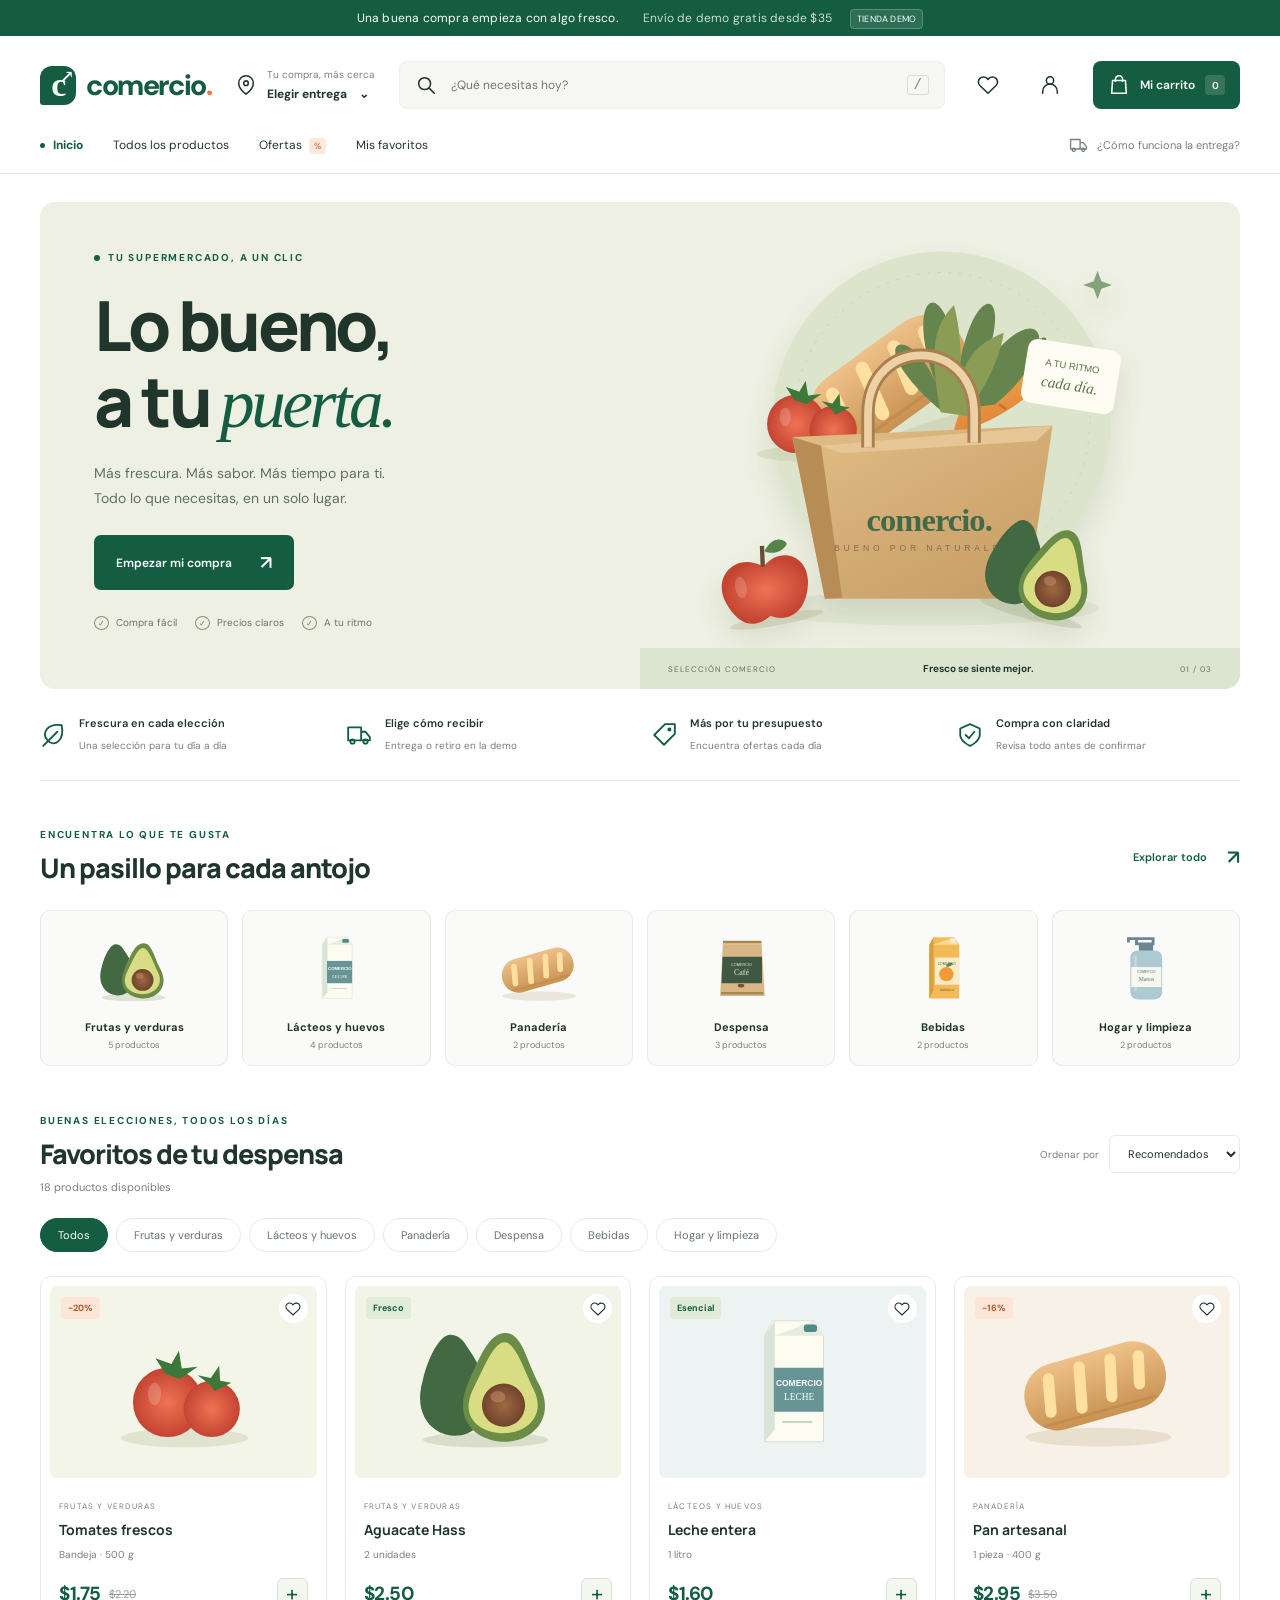
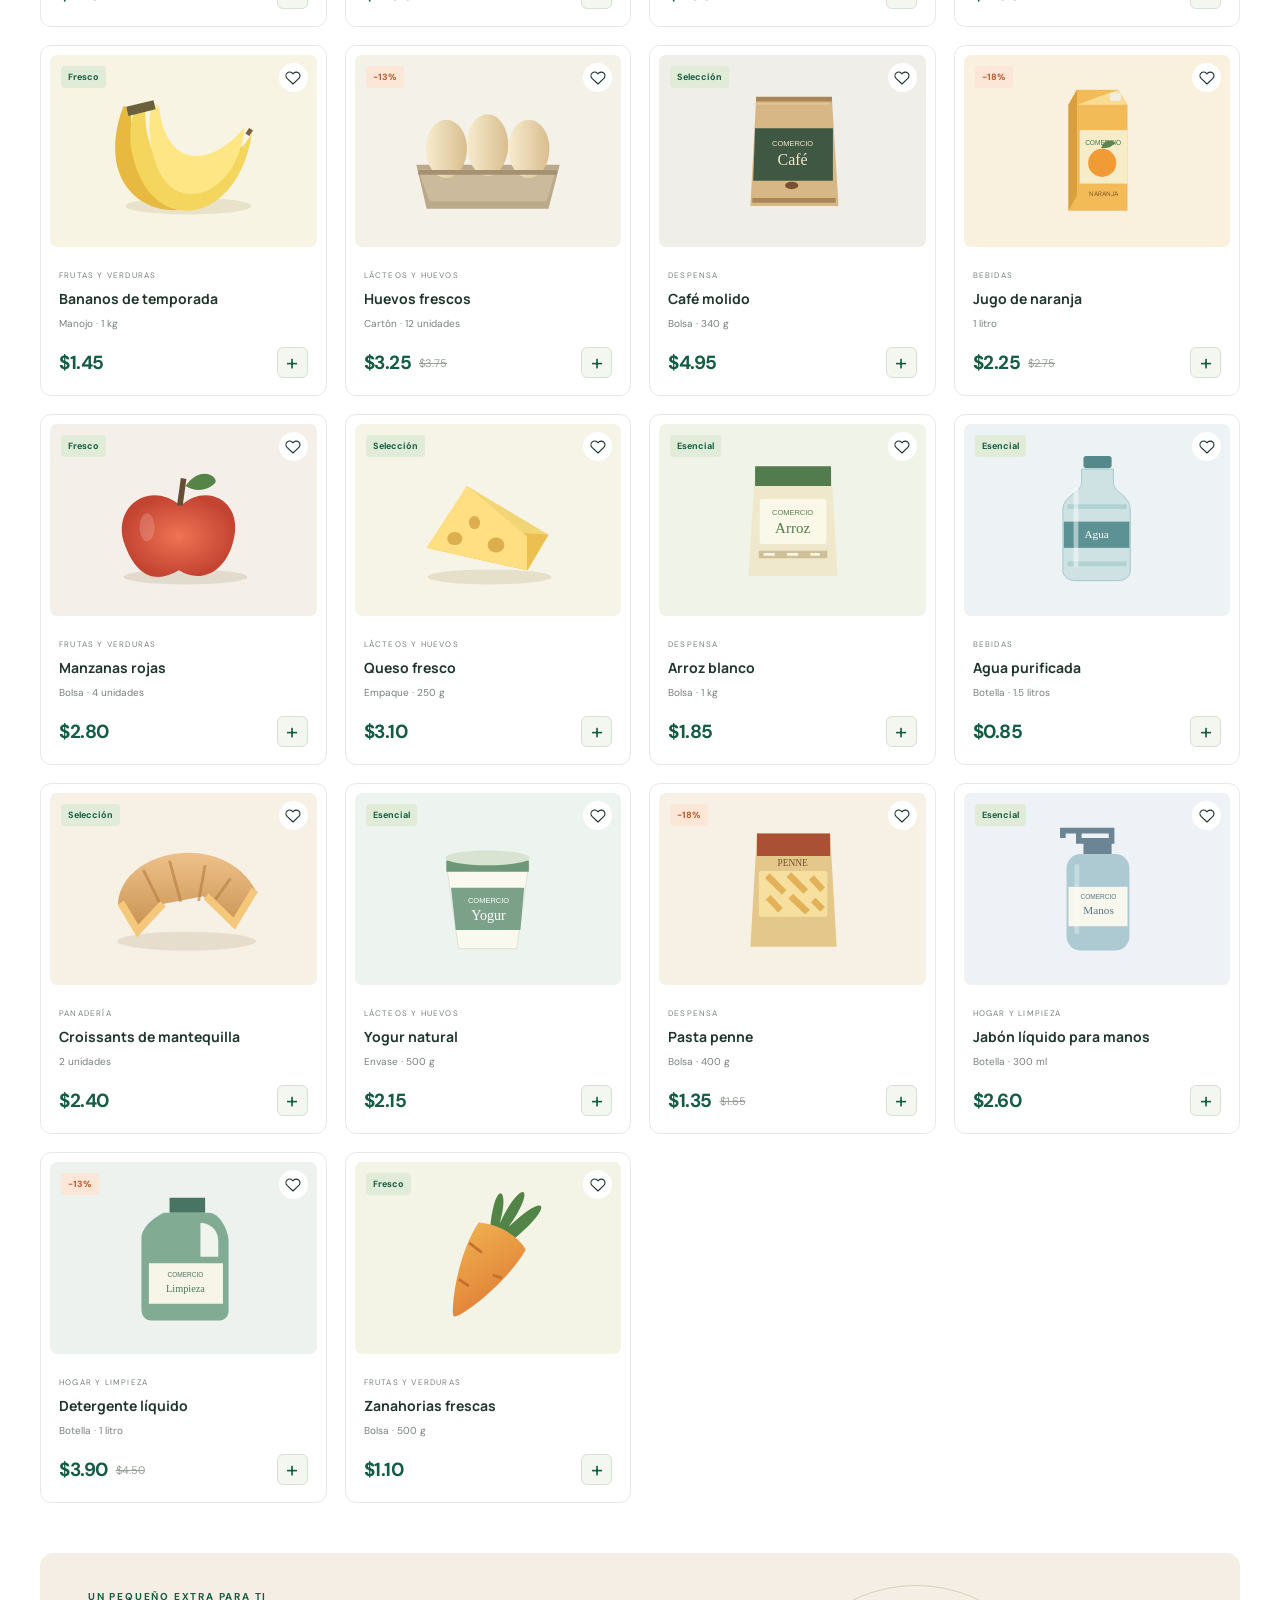
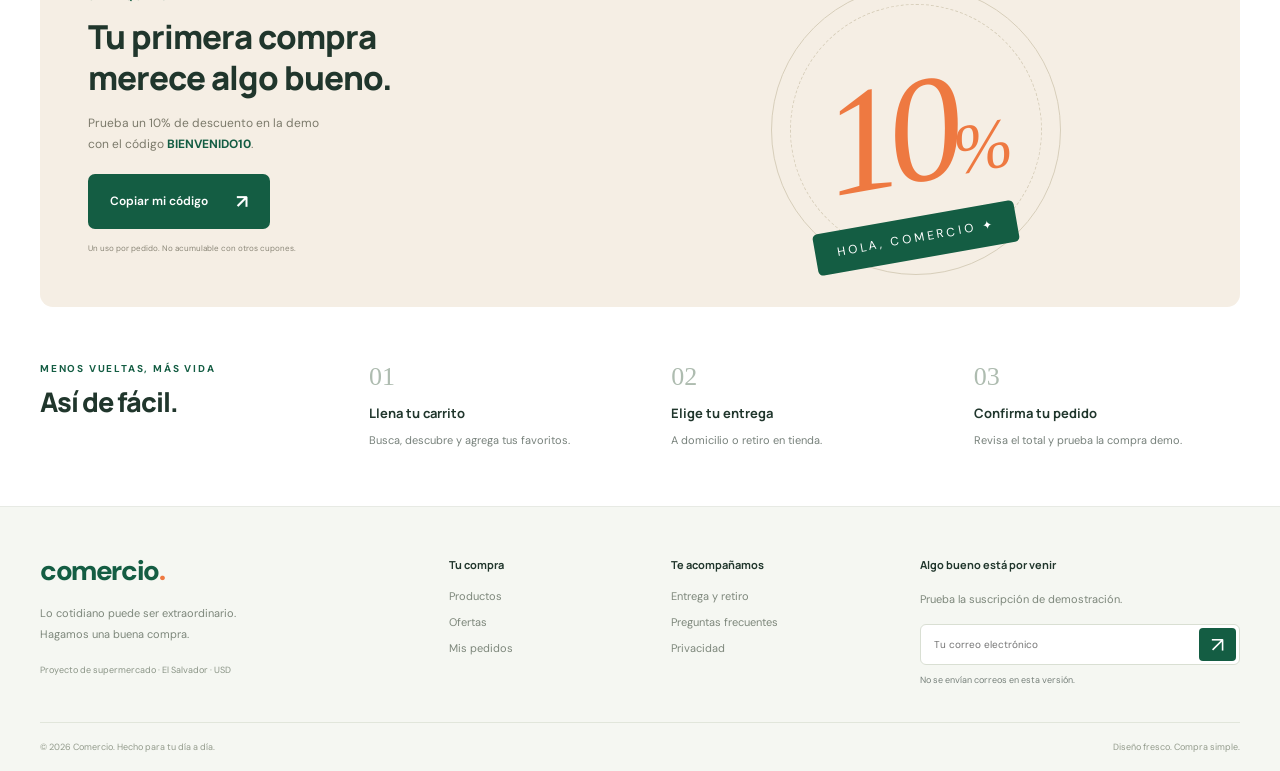
==== index.html @ cd912ab4 "Agregar tienda Comercio: catálogo, carrito, favoritos y compra demo responsive" ====
<!doctype html>
<html lang="es">
<head>
  <meta charset="utf-8"><meta name="viewport" content="width=device-width, initial-scale=1">
  <meta name="theme-color" content="#145d43"><meta name="description" content="Comercio: tu supermercado en línea. Explora productos, prepara tu carrito y prueba una compra de demostración.">
  <title>Comercio · Lo bueno, a tu puerta</title>
  <link rel="icon" href="data:image/svg+xml,%3Csvg xmlns='http://www.w3.org/2000/svg' viewBox='0 0 100 100'%3E%3Crect rx='25' width='100' height='100' fill='%23145d43'/%3E%3Ctext x='50' y='72' text-anchor='middle' fill='white' font-size='75' font-family='serif'%3Ec%3C/text%3E%3C/svg%3E">
  <link rel="stylesheet" href="styles.css"><script src="core.js" defer></script><script src="app.js" defer></script>
</head>
<body>
  <div class="announcement">Una buena compra empieza con algo fresco. <span>Envío de demo gratis desde $35</span><span class="demo-pill">TIENDA DEMO</span></div>
  <header class="header">
    <div class="container header-main">
      <a href="#inicio" class="logo" aria-label="Comercio, inicio"><span class="logo-mark">c<span>↗</span></span>comercio<span class="logo-dot">.</span></a>
      <button class="location plain" data-action="location"><span class="icon" data-icon="pin"></span><span><small>Tu compra, más cerca</small><strong id="locationLabel">Elegir entrega <span>⌄</span></strong></span></button>
      <form class="search" id="searchForm" role="search"><span class="icon" data-icon="search"></span><input id="search" type="search" placeholder="¿Qué necesitas hoy?" aria-label="Buscar productos"><kbd>/</kbd></form>
      <button class="icon-button favorite-header" data-action="favorites" aria-label="Ver favoritos"><span class="icon" data-icon="heart"></span></button>
      <button class="icon-button" data-action="orders" aria-label="Mis pedidos"><span class="icon" data-icon="user"></span></button>
      <button class="cart-button" data-action="cart"><span class="icon" data-icon="bag"></span><span class="cart-word">Mi carrito</span><span id="cartCount" class="count">0</span></button>
    </div>
    <nav class="container nav" aria-label="Navegación principal"><div class="nav-links"><a class="active" href="#inicio">Inicio</a><button data-action="catalog">Todos los productos</button><button data-action="offers">Ofertas <span class="nav-tag">%</span></button><button data-action="favorites">Mis favoritos</button></div><button class="plain delivery-info" data-action="delivery"><span class="icon" data-icon="truck"></span> ¿Cómo funciona la entrega?</button></nav>
  </header>
  <main id="inicio">
    <section class="container hero" aria-labelledby="heroTitle">
      <div class="hero-copy"><div class="eyebrow"><span></span> TU SUPERMERCADO, A UN CLIC</div><h1 id="heroTitle">Lo bueno,<br>a tu <em>puerta.</em></h1><p>Más frescura. Más sabor. Más tiempo para ti.<br>Todo lo que necesitas, en un solo lugar.</p><button class="primary" data-action="catalog">Empezar mi compra <span>↗</span></button><div class="hero-benefits"><span><span class="check">✓</span> Compra fácil</span><span><span class="check">✓</span> Precios claros</span><span><span class="check">✓</span> A tu ritmo</span></div></div>
      <div class="hero-art" id="heroArt" aria-label="Ilustración de una bolsa de mercado con frutas, verduras y pan" role="img"></div><div class="hero-caption"><span>SELECCIÓN COMERCIO</span><strong>Fresco se siente mejor.</strong><span>01 / 03</span></div>
    </section>
    <section class="container perks" aria-label="Beneficios"><div><span class="icon" data-icon="leaf"></span><span><strong>Frescura en cada elección</strong><small>Una selección para tu día a día</small></span></div><div><span class="icon" data-icon="truck"></span><span><strong>Elige cómo recibir</strong><small>Entrega o retiro en la demo</small></span></div><div><span class="icon" data-icon="tag"></span><span><strong>Más por tu presupuesto</strong><small>Encuentra ofertas cada día</small></span></div><div><span class="icon" data-icon="shield"></span><span><strong>Compra con claridad</strong><small>Revisa todo antes de confirmar</small></span></div></section>
    <section class="container departments" aria-labelledby="departmentTitle"><div class="section-heading"><div><span class="eyebrow">ENCUENTRA LO QUE TE GUSTA</span><h2 id="departmentTitle">Un pasillo para cada antojo</h2></div><button class="text-button" data-action="catalog">Explorar todo <span>↗</span></button></div><div id="categories" class="categories"></div></section>
    <section class="container catalog-section" id="productos" aria-labelledby="catalogTitle"><div class="section-heading"><div><span class="eyebrow">BUENAS ELECCIONES, TODOS LOS DÍAS</span><h2 id="catalogTitle">Favoritos de tu despensa</h2><p id="resultCount" class="muted"></p></div><label class="sort-label">Ordenar por <select id="sort"><option value="featured">Recomendados</option><option value="price-asc">Menor precio</option><option value="price-desc">Mayor precio</option><option value="name">Nombre A–Z</option></select></label></div><div class="filters" id="filters"></div><div id="products" class="product-grid"></div><div id="empty" class="empty" hidden><span class="icon" data-icon="search"></span><h3>No encontramos productos</h3><p>Prueba con otro nombre o cambia los filtros.</p><button class="primary" data-action="reset">Ver todos los productos</button></div></section>
    <section class="container promo"><div><span class="eyebrow">UN PEQUEÑO EXTRA PARA TI</span><h2>Tu primera compra<br>merece algo bueno.</h2><p>Prueba un 10% de descuento en la demo<br>con el código <strong>BIENVENIDO10</strong>.</p><button class="primary" data-action="coupon">Copiar mi código <span>↗</span></button><small>Un uso por pedido. No acumulable con otros cupones.</small></div><div class="promo-art"><span class="promo-ring"></span><span class="promo-percent">10<small>%</small></span><span class="promo-ticket">HOLA, COMERCIO ✦</span></div></section>
    <section class="container how"><div><span class="eyebrow">MENOS VUELTAS, MÁS VIDA</span><h2>Así de fácil.</h2></div><article><span>01</span><h3>Llena tu carrito</h3><p>Busca, descubre y agrega tus favoritos.</p></article><article><span>02</span><h3>Elige tu entrega</h3><p>A domicilio o retiro en tienda.</p></article><article><span>03</span><h3>Confirma tu pedido</h3><p>Revisa el total y prueba la compra demo.</p></article></section>
  </main>
  <footer><div class="container footer-main"><div><a href="#inicio" class="logo">comercio<span class="logo-dot">.</span></a><p>Lo cotidiano puede ser extraordinario.<br>Hagamos una buena compra.</p><span class="footer-demo">Proyecto de supermercado · El Salvador · USD</span></div><div><h3>Tu compra</h3><button data-action="catalog">Productos</button><button data-action="offers">Ofertas</button><button data-action="orders">Mis pedidos</button></div><div><h3>Te acompañamos</h3><button data-action="delivery">Entrega y retiro</button><button data-action="help">Preguntas frecuentes</button><button data-action="privacy">Privacidad</button></div><div class="newsletter"><h3>Algo bueno está por venir</h3><p>Prueba la suscripción de demostración.</p><form id="newsletterForm"><input type="email" required placeholder="Tu correo electrónico" aria-label="Correo para suscripción de demostración"><button aria-label="Suscribirme">↗</button></form><small>No se envían correos en esta versión.</small></div></div><div class="container footer-bottom"><span>© <span id="year"></span> Comercio. Hecho para tu día a día.</span><span>Diseño fresco. Compra simple.</span></div></footer>
  <dialog id="cartDialog" class="cart-dialog"><div class="dialog-heading"><div><span class="eyebrow">UNA BUENA ELECCIÓN</span><h2>Tu carrito <span id="drawerCount"></span></h2></div><button class="icon-button" data-close aria-label="Cerrar carrito">✕</button></div><div id="cartItems" class="cart-items"></div><div id="cartSummary"></div></dialog>
  <dialog id="modal" class="modal"><button class="modal-close icon-button" data-close aria-label="Cerrar ventana">✕</button><div id="modalContent"></div></dialog>
  <div id="toast" class="toast" role="status" aria-live="polite"></div>
  <nav class="mobile-nav" aria-label="Navegación móvil"><a href="#inicio"><span class="icon" data-icon="home"></span>Inicio</a><button data-action="catalog"><span class="icon" data-icon="search"></span>Explorar</button><button data-action="favorites"><span class="icon" data-icon="heart"></span>Favoritos</button><button data-action="cart"><span class="icon" data-icon="bag"></span>Carrito <b id="mobileCount">0</b></button></nav>
</body>
</html>
---- styles.css ----
@import url('https://fonts.googleapis.com/css2?family=DM+Sans:wght@400;500;600;700&family=Manrope:wght@400;500;600;700;800&display=swap');
:root{--green:#145d43;--dark:#20362c;--muted:#77817b;--lime:#e6edb6;--orange:#ee7941;--border:#e7eae4;--cream:#f5f5ec;--font:'DM Sans',sans-serif}*{box-sizing:border-box}html{scroll-behavior:smooth;scroll-padding-top:24px}body{margin:0;color:var(--dark);font-family:var(--font);font-size:14px;background:#fff}button,input,select{font:inherit}button,a,input,select{-webkit-tap-highlight-color:transparent}button,a{touch-action:manipulation}button{cursor:pointer}a{color:inherit;text-decoration:none}button{border:0;background:none;color:inherit}button:disabled{cursor:not-allowed;opacity:.55}button:focus-visible,a:focus-visible{outline:3px solid var(--orange);outline-offset:4px}input:focus,select:focus{outline:2px solid var(--green);outline-offset:2px}h1,h2,h3,p{margin:0}h1,h2,h3{font-family:'Manrope',var(--font)}.container{width:min(1240px,calc(100% - 80px));margin-inline:auto}.announcement{background:var(--green);color:white;text-align:center;padding:10px 20px;font-size:12px;letter-spacing:.2px}.announcement>span:first-child{margin-left:22px;opacity:.78}.demo-pill{font-size:9px;background:#ffffff1b;border:1px solid #ffffff38;border-radius:4px;padding:3px 6px;margin-left:18px}.header{background:white;border-bottom:1px solid var(--border)}.header-main{display:flex;align-items:center;gap:24px;padding:25px 0}.logo{font-size:29px;letter-spacing:-1.4px;font-weight:800;display:inline-flex;align-items:center;color:var(--green)}.logo-mark{position:relative;display:inline-flex;align-items:center;justify-content:center;background:var(--green);width:36px;height:39px;border-radius:12px 12px 12px 3px;color:white;font-size:34px;font-family:serif;margin-right:10px}.logo-mark>span{font-size:16px;position:absolute;right:4px;top:1px}.logo-dot{color:var(--orange)}.plain{padding:0}.location{display:flex;gap:10px;align-items:center;white-space:nowrap;text-align:left}.location small{display:block;color:var(--muted);font-size:10px;margin-bottom:3px}.location strong{font-size:12px}.location strong span{margin-left:9px}.icon{display:inline-flex;width:22px;height:22px;flex-shrink:0}.icon svg{width:100%;height:100%;fill:none;stroke:currentColor;stroke-width:1.7;stroke-linecap:round;stroke-linejoin:round}.search{display:flex;align-items:center;background:#f6f7f4;border:1px solid #edf0e9;border-radius:8px;gap:12px;padding:12px 15px;flex:1;min-width:150px}.search input{background:transparent;border:0;width:100%;outline:none;min-width:0;font-size:12px}.search kbd{border:1px solid #d8ded7;padding:1px 6px;border-radius:3px;color:var(--muted)}.icon-button{width:38px;height:38px;display:inline-flex;align-items:center;justify-content:center;border-radius:50%;flex-shrink:0}.icon-button:hover{background:#f0f4ed}.cart-button{display:flex;align-items:center;gap:10px;background:var(--green);color:white;border-radius:8px;padding:13px 15px;font-weight:600;font-size:12px;white-space:nowrap}.count{display:inline-flex;align-items:center;justify-content:center;background:#ffffff25;border-radius:4px;min-width:20px;height:20px;font-size:10px}.nav{display:flex;justify-content:space-between;align-items:center;padding-bottom:17px;font-size:12px}.nav-links{display:flex;gap:30px;align-items:center}.nav button{padding:0}.nav .active{color:var(--green);font-weight:700}.nav .active:before{content:'';display:inline-block;width:5px;height:5px;background:var(--green);border-radius:50%;margin-right:8px;vertical-align:middle}.nav-tag{background:#fbe9dc;color:#c96830;border-radius:4px;font-size:9px;padding:2px 5px;margin-left:4px}.delivery-info{display:flex;align-items:center;gap:9px;color:var(--muted);font-size:11px}.delivery-info .icon{width:19px}.hero{margin-top:28px;border-radius:15px;background:#edf0e2;position:relative;overflow:hidden;min-height:458px;display:grid;grid-template-columns:1fr 1fr}.hero-copy{padding:49px 0 60px 54px;position:relative;z-index:2}.eyebrow{font-size:10px;font-weight:700;letter-spacing:1.8px;color:var(--green);display:block}.hero .eyebrow{display:flex;align-items:center;gap:8px}.hero .eyebrow>span{width:6px;height:6px;border-radius:50%;background:var(--green)}h1{font-size:clamp(45px,5.4vw,72px);line-height:1.1;letter-spacing:-3.4px;margin:23px 0 19px;font-weight:800}h1 em{font-weight:500;font-family:Georgia,serif;color:var(--green)}.hero-copy>p{font-size:14px;color:#607163;line-height:1.8}.primary{background:var(--green);color:white;border-radius:7px;padding:15px 22px;display:inline-flex;align-items:center;justify-content:center;gap:28px;font-size:12px;font-weight:600;transition:background .2s,transform .2s}.primary:hover{background:#0a4431;transform:translateY(-1px)}.primary>span{font-size:19px}.hero .primary{margin-top:24px}.hero-benefits{display:flex;gap:18px;margin-top:26px;color:#687666;font-size:10px}.check{border:1px solid #86957a;border-radius:50%;font-size:8px;padding:1px 3px;margin-right:4px}.hero-art{position:relative;display:flex;align-items:center;justify-content:center;padding:6px 35px 20px 0}.hero-art>svg{width:100%;height:auto;max-height:440px;filter:drop-shadow(0 15px 12px #54603920)}.hero-caption{position:absolute;right:0;bottom:0;background:#dce5cf;width:50%;padding:14px 28px;display:flex;align-items:center;justify-content:space-between;gap:10px;font-size:9px}.hero-caption>span{font-size:8px;letter-spacing:1px;color:#63755c}.hero-caption strong{font-size:10px}.perks{display:grid;grid-template-columns:repeat(4,1fr);border-bottom:1px solid var(--border);padding:27px 0;gap:22px}.perks>div{display:flex;align-items:center;gap:13px}.perks .icon{color:var(--green);width:26px;height:26px}.perks strong{display:block;font-size:11px;font-weight:600;margin-bottom:5px}.perks small{font-size:10px;color:var(--muted)}.departments{padding-top:47px}.section-heading{display:flex;align-items:center;justify-content:space-between;gap:20px;margin-bottom:24px}h2{font-size:27px;letter-spacing:-1px;font-weight:800;margin-top:8px}.text-button{font-size:11px;font-weight:600;color:var(--green);display:flex;gap:20px;align-items:center;padding:10px 0}.text-button span{font-size:20px}.categories{display:grid;grid-template-columns:repeat(6,1fr);gap:14px}.category{border:1px solid var(--border);border-radius:10px;padding:16px 8px 14px;text-align:center;transition:border .2s,transform .2s;background:#fafbf8}.category:hover,.category.selected{border-color:var(--green);transform:translateY(-3px)}.category svg{height:83px;width:95px}.category strong{display:block;font-size:11px;margin-top:6px}.category small{display:block;font-size:9px;color:var(--muted);margin-top:5px}.catalog-section{padding-top:48px;scroll-margin-top:20px}.muted{font-size:11px;color:var(--muted);margin-top:8px}.sort-label{display:flex;align-items:center;gap:10px;font-size:10px;color:var(--muted)}select{border:1px solid var(--border);padding:10px 14px;border-radius:6px;background:white;font-size:11px;color:var(--dark)}.filters{display:flex;flex-wrap:wrap;gap:8px;margin:0 0 24px}.filter{font-size:11px;border:1px solid var(--border);border-radius:20px;padding:9px 17px;color:#66736a;white-space:nowrap}.filter.selected{background:var(--green);color:white;border-color:var(--green)}.product-grid{display:grid;grid-template-columns:repeat(4,1fr);gap:18px}.product-card{border:1px solid var(--border);border-radius:11px;overflow:hidden;transition:box-shadow .2s,transform .2s;position:relative;background:white}.product-card:hover{box-shadow:0 7px 23px #193f2510;transform:translateY(-3px)}.product-image{height:192px;background:var(--product-bg,#f5f7f0);position:relative;display:flex;align-items:center;justify-content:center;margin:9px;border-radius:7px}.product-image>svg{width:80%;height:83%;transition:transform .3s}.product-card:hover .product-image>svg{transform:scale(1.04)}.badge{position:absolute;top:11px;left:11px;background:#fce6d7;color:#b8592b;font-size:9px;font-weight:700;border-radius:4px;padding:5px 7px}.badge.fresh{background:#e0ebd8;color:var(--green)}.favorite{position:absolute;right:9px;top:8px;background:white;width:29px;height:29px;z-index:1}.favorite .icon{width:16px;height:16px}.favorite.saved{color:#d56b45}.favorite.saved svg{fill:#fbe8dc}.product-body{padding:8px 18px 17px}.product-category{text-transform:uppercase;letter-spacing:1.2px;font-size:8px;color:var(--muted)}.product-body h3{font-size:14px;letter-spacing:-.2px;font-weight:700;margin:7px 0 5px}.product-unit{font-size:10px;color:var(--muted)}.price-row{display:flex;align-items:center;gap:8px;margin-top:16px}.price{font-size:19px;font-weight:700;letter-spacing:-.5px;color:var(--green)}.old-price{font-size:11px;color:#97a096;text-decoration:line-through}.add-button{width:31px;height:31px;display:flex;align-items:center;justify-content:center;border:1px solid #d7e1d6;color:var(--green);border-radius:6px;margin-left:auto;font-size:22px;line-height:1;background:#f4f7ef}.add-button:hover{background:var(--green);color:white}.quantity{display:flex;align-items:center;gap:7px;margin-left:auto}.quantity button{width:28px;height:28px;border:1px solid var(--border);border-radius:5px;background:#f5f7f1;font-size:17px}.quantity span{font-size:11px;min-width:15px;text-align:center}.promo{margin-top:50px;background:#f5eee4;border-radius:13px;display:grid;grid-template-columns:1fr 1fr;overflow:hidden;position:relative;padding:37px 48px}.promo h2{font-size:33px;line-height:1.23;margin:14px 0}.promo p{font-size:12px;color:#7c7a6b;line-height:1.8}.promo p strong{color:var(--green)}.promo .primary{margin:18px 0 14px}.promo small{display:block;color:#8b8778;font-size:8px}.promo-art{position:relative;display:flex;align-items:center;justify-content:center;min-height:280px}.promo-ring{position:absolute;width:290px;height:290px;border:1px solid #d7ceba;border-radius:50%}.promo-ring:after{content:'';position:absolute;inset:18px;border:1px dashed #d7ceba;border-radius:50%}.promo-percent{font-family:Georgia,serif;font-size:150px;font-style:italic;color:var(--orange);letter-spacing:-12px;transform:rotate(-10deg);z-index:1}.promo-percent small{font-size:70px;color:var(--orange);display:inline;letter-spacing:0}.promo-ticket{position:absolute;bottom:11px;background:var(--green);color:white;border-radius:5px;padding:13px 22px;font-size:12px;letter-spacing:3px;transform:rotate(-10deg);z-index:2}.how{display:grid;grid-template-columns:1.1fr 1fr 1fr 1fr;gap:36px;padding:55px 0}.how article>span{font-family:Georgia,serif;color:#aebcb0;font-size:26px;display:block;margin-bottom:12px}.how h3{font-size:13px;margin-bottom:9px}.how p{font-size:11px;color:var(--muted);line-height:1.8}footer{background:#f5f7f2;border-top:1px solid var(--border)}.footer-main{display:grid;grid-template-columns:1.4fr .7fr .8fr 1.2fr;gap:35px;padding:45px 0 36px}.footer-main .logo{font-size:28px}.footer-main p{font-size:11px;color:#7d877b;line-height:1.9;margin:14px 0}.footer-demo{font-size:9px;color:#8a9486}.footer-main h3{font-size:11px;margin:5px 0 17px}.footer-main>div>button{display:block;font-size:11px;color:#7d877b;padding:0;margin-bottom:12px}.footer-main>div>button:hover{text-decoration:underline;color:var(--green)}.newsletter form{display:flex;border:1px solid #d9dfd3;border-radius:6px;padding:3px;background:white}.newsletter input{min-width:0;width:100%;border:0;background:none;padding:10px;font-size:10px}.newsletter button{background:var(--green);color:white;border-radius:4px;width:37px;font-size:21px;flex-shrink:0}.newsletter small{color:var(--muted);font-size:9px;display:block;margin-top:9px}.footer-bottom{border-top:1px solid #e1e6db;display:flex;justify-content:space-between;padding:18px 0;font-size:9px;color:#939b8c}.mobile-nav{display:none}dialog{border:0;color:var(--dark);background:white;padding:28px;box-shadow:0 20px 100px #09251530}dialog::backdrop{background:#102b2466;backdrop-filter:blur(3px)}.cart-dialog{position:fixed;inset:0 0 0 auto;width:min(460px,100%);max-width:100%;height:100dvh;max-height:100dvh;margin:0;padding:27px;border-radius:16px 0 0 16px}.dialog-heading{display:flex;align-items:center;justify-content:space-between;padding-bottom:23px;border-bottom:1px solid var(--border)}.dialog-heading h2{font-size:24px}.dialog-heading h2 span{font-size:15px;color:var(--muted);margin-left:5px}.cart-items{max-height:calc(100dvh - 410px);min-height:150px;overflow:auto;padding:15px 0}.cart-line{display:flex;align-items:center;gap:13px;padding:13px 0;border-bottom:1px solid var(--border)}.cart-line>svg{height:70px;width:70px;border-radius:7px;background:#f6f7f0;flex-shrink:0}.cart-line-info{flex:1;min-width:0}.cart-line h3{font-size:12px}.cart-line small{display:block;color:var(--muted);font-size:10px;margin:4px 0 9px}.cart-line .quantity{margin:0;justify-content:flex-start;gap:9px}.cart-line>div:last-child{text-align:right}.cart-line strong{font-size:13px;color:var(--green)}.remove{display:block;text-decoration:underline;font-size:9px;color:var(--muted);margin-top:9px;margin-left:auto}.summary-row{display:flex;justify-content:space-between;font-size:12px;margin:13px 0}.summary-row.total{font-size:18px;font-weight:700;padding-top:14px;border-top:1px solid var(--border)}.coupon-form{display:flex;gap:6px;margin:15px 0}.coupon-form input{flex:1;min-width:0;border:1px solid var(--border);border-radius:6px;padding:10px;font-size:11px}.coupon-form button{border:1px solid var(--green);border-radius:6px;color:var(--green);font-size:11px;padding:8px 12px}.wide{width:100%}.demo-note{background:#f5f1e8;padding:10px 13px;border-radius:6px;color:#8b7358;font-size:10px;line-height:1.6;margin:14px 0}.modal{width:min(580px,calc(100% - 30px));max-height:90dvh;border-radius:15px;overflow:auto;padding:34px}.modal-close{position:absolute;top:14px;right:14px}.modal h2{font-size:27px;padding-right:20px;margin-bottom:18px}.modal p{color:var(--muted);font-size:13px;line-height:1.8;margin-bottom:15px}.modal h3{font-size:14px;margin:20px 0 8px}.form-grid{display:grid;grid-template-columns:1fr 1fr;gap:16px}.form-grid label{font-size:11px;font-weight:600;display:flex;flex-direction:column;gap:7px}.form-grid input,.form-grid select,.form-grid textarea{border:1px solid #dce2d8;border-radius:6px;padding:12px;background:#fafbf8;font:inherit;width:100%;font-size:12px}.form-grid .full{grid-column:1/-1}.form-grid textarea{resize:vertical;min-height:70px}.form-grid .primary{margin-top:6px}.success-icon{width:64px;height:64px;border-radius:50%;display:flex;align-items:center;justify-content:center;background:#e6efd9;color:var(--green);font-size:32px;margin-bottom:18px}.receipt{border:1px solid var(--border);border-radius:8px;padding:15px;margin:18px 0}.receipt p{font-size:11px;margin:6px 0}.receipt .summary-row{font-size:11px}.order-card{border:1px solid var(--border);border-radius:8px;padding:17px;margin:14px 0}.order-card strong{color:var(--green);font-size:13px}.order-card small{color:var(--muted);display:block;margin:8px 0}.order-card p{font-size:11px;margin:6px 0}.order-card .text-button{padding:0}.empty{text-align:center;padding:45px 20px;grid-column:1/-1}.empty .icon{width:38px;height:38px;color:#a4b19b}.empty h3{font-size:18px;margin:15px 0 8px}.empty p{font-size:12px;color:var(--muted);margin:8px 0 20px}.toast{position:fixed;bottom:24px;left:50%;transform:translate(-50%,20px);background:var(--green);color:white;padding:13px 22px;border-radius:8px;font-size:12px;max-width:calc(100% - 30px);z-index:10;opacity:0;pointer-events:none;transition:opacity .2s,transform .2s;box-shadow:0 7px 30px #153f2620}.toast.visible{opacity:1;transform:translate(-50%,0)}.toast.in-dialog{position:static;transform:none;margin-top:16px;max-width:100%;display:none}.toast.in-dialog.visible{display:block;transform:none}.info-list{padding-left:20px;color:var(--muted);font-size:13px;line-height:1.9}.detail-image{width:100%;height:200px;background:#f6f7f1;border-radius:10px;margin:5px 0 20px}.detail-image svg{width:100%;height:100%}[hidden]{display:none!important}
@media(min-width:1500px){.container{width:min(1320px,calc(100% - 120px))}.hero{min-height:480px}.hero-copy{padding-top:60px}.product-image{height:210px}}
@media(max-width:1100px){.container{width:calc(100% - 48px)}.header-main{gap:16px}.location{display:none}.hero-copy{padding-left:36px}.hero-caption{padding:12px 18px}.hero-caption>span:first-child{display:none}.perks{gap:15px}.perks>div{gap:8px}.categories{gap:10px}.category svg{width:80px}.product-grid{gap:13px}.product-body{padding:8px 13px 14px}.product-image{height:165px}.hero-art{padding-right:8px}.footer-main{gap:25px}.how{gap:22px}}
@media(max-width:760px){.container{width:calc(100% - 32px)}.announcement{font-size:10px;padding:9px 12px}.announcement>span:first-child{display:none}.demo-pill{margin-left:8px;font-size:8px}.header-main{flex-wrap:wrap;padding:16px 0 13px;gap:10px}.logo{font-size:26px;margin-right:auto}.logo-mark{height:34px;width:32px;font-size:29px;border-radius:10px 10px 10px 2px}.favorite-header{display:none}.header-main>.icon-button{width:32px}.cart-button{padding:10px;gap:8px}.cart-word{display:none}.search{order:5;flex:1 1 100%;padding:11px 13px;margin-top:5px}.search kbd{display:none}.nav{font-size:11px;padding-bottom:13px;overflow-x:auto}.nav-links{gap:24px;white-space:nowrap}.nav-links>button:last-child{display:none}.delivery-info{display:none}.hero{margin-top:17px;display:block;min-height:0}.hero-copy{padding:29px 25px 0}.hero .eyebrow{font-size:8px;letter-spacing:1.2px}h1{font-size:49px;letter-spacing:-2.5px;margin:18px 0 14px}.hero-copy>p{font-size:12px}.hero .primary{margin-top:19px}.hero-benefits{margin-top:19px;font-size:9px;gap:14px}.hero-art{height:268px;padding:8px 20px 25px;margin-top:6px}.hero-art>svg{height:100%;width:auto;max-width:100%}.hero-caption{width:100%;padding:11px 18px}.hero-caption>span:first-child{display:block}.perks{grid-template-columns:1fr 1fr;padding:24px 0;gap:22px 13px}.perks .icon{width:22px;height:22px}.perks strong{font-size:10px}.perks small{font-size:9px}.departments{padding-top:30px}.section-heading{gap:10px;align-items:flex-start;margin-bottom:19px}.eyebrow{font-size:8px;letter-spacing:1.2px}h2{font-size:23px;line-height:1.25;letter-spacing:-.8px}.text-button{font-size:10px;gap:9px;white-space:nowrap}.departments .section-heading .text-button{font-size:0;gap:0;padding:5px}.departments .section-heading .text-button span{font-size:24px}.categories{grid-template-columns:repeat(3,1fr);gap:9px}.category{padding:10px 6px 13px}.category svg{height:67px;width:80px}.category strong{font-size:10px}.category small{font-size:8px}.catalog-section{padding-top:32px}.catalog-section .section-heading{display:block}.sort-label{margin-top:15px;justify-content:flex-end}.sort-label select{padding:8px}.filters{flex-wrap:nowrap;overflow:auto;padding-bottom:4px;margin-bottom:15px}.filter{padding:8px 13px;font-size:10px}.product-grid{grid-template-columns:repeat(2,1fr);gap:10px}.product-image{margin:6px;height:150px}.product-body{padding:8px 11px 13px}.product-body h3{font-size:12px;min-height:29px;line-height:1.35}.price{font-size:17px}.price-row{gap:5px;margin-top:13px}.old-price{font-size:9px}.quantity{gap:4px}.quantity button{width:25px;height:27px}.quantity span{min-width:12px}.badge{font-size:8px;left:7px;top:8px;padding:4px 6px}.product-category{font-size:7px}.product-unit{font-size:9px}.favorite{width:26px;height:26px;top:5px;right:5px}.promo{padding:28px 25px;margin-top:30px;display:block}.promo h2{font-size:28px}.promo-art{position:absolute;right:-30px;bottom:-16px;opacity:.18;pointer-events:none;transform:scale(.75);transform-origin:right bottom}.promo>div:first-child{position:relative;z-index:2}.how{grid-template-columns:1fr;gap:22px;padding:36px 0}.how article{padding-left:45px;position:relative}.how article>span{position:absolute;left:0;top:-4px}.how h3{margin-bottom:4px}.footer-main{grid-template-columns:1fr 1fr;gap:24px;padding:30px 0}.footer-main>div:first-child,.newsletter{grid-column:1/-1}.footer-main>div:first-child p{margin:10px 0}.footer-bottom{font-size:8px;gap:15px;padding-bottom:86px}.footer-bottom>span:last-child{text-align:right}.mobile-nav{display:flex;position:fixed;bottom:0;left:0;right:0;z-index:4;background:#ffffffed;backdrop-filter:blur(12px);border-top:1px solid var(--border);padding:10px 8px max(10px,env(safe-area-inset-bottom));justify-content:space-around}.mobile-nav>*{display:flex;flex-direction:column;align-items:center;gap:4px;font-size:9px;position:relative;flex:1}.mobile-nav .icon{width:21px;height:21px}.mobile-nav b{position:absolute;top:-4px;right:calc(50% - 25px);background:var(--green);color:white;min-width:16px;height:16px;border-radius:50%;font-size:9px;padding:2px}.toast{bottom:85px;font-size:11px;text-align:center;width:max-content;max-width:calc(100% - 32px)}.cart-dialog{padding:22px;border-radius:0}.modal{padding:28px 23px}.modal h2{font-size:24px}.form-grid{grid-template-columns:1fr}.form-grid .full{grid-column:1}.hero-benefits .check{padding:0 2px}.cart-items{max-height:calc(100dvh - 390px)}}
@media(max-width:360px){.container{width:calc(100% - 24px)}.hero-copy{padding-left:20px}.hero-benefits{gap:8px}.product-image{height:120px}.old-price{display:none}.price{font-size:16px}.product-body{padding:8px}.perks small{font-size:8px}}
@media(prefers-reduced-motion:reduce){html{scroll-behavior:auto}*,*:before,*:after{animation:none!important;transition:none!important}}
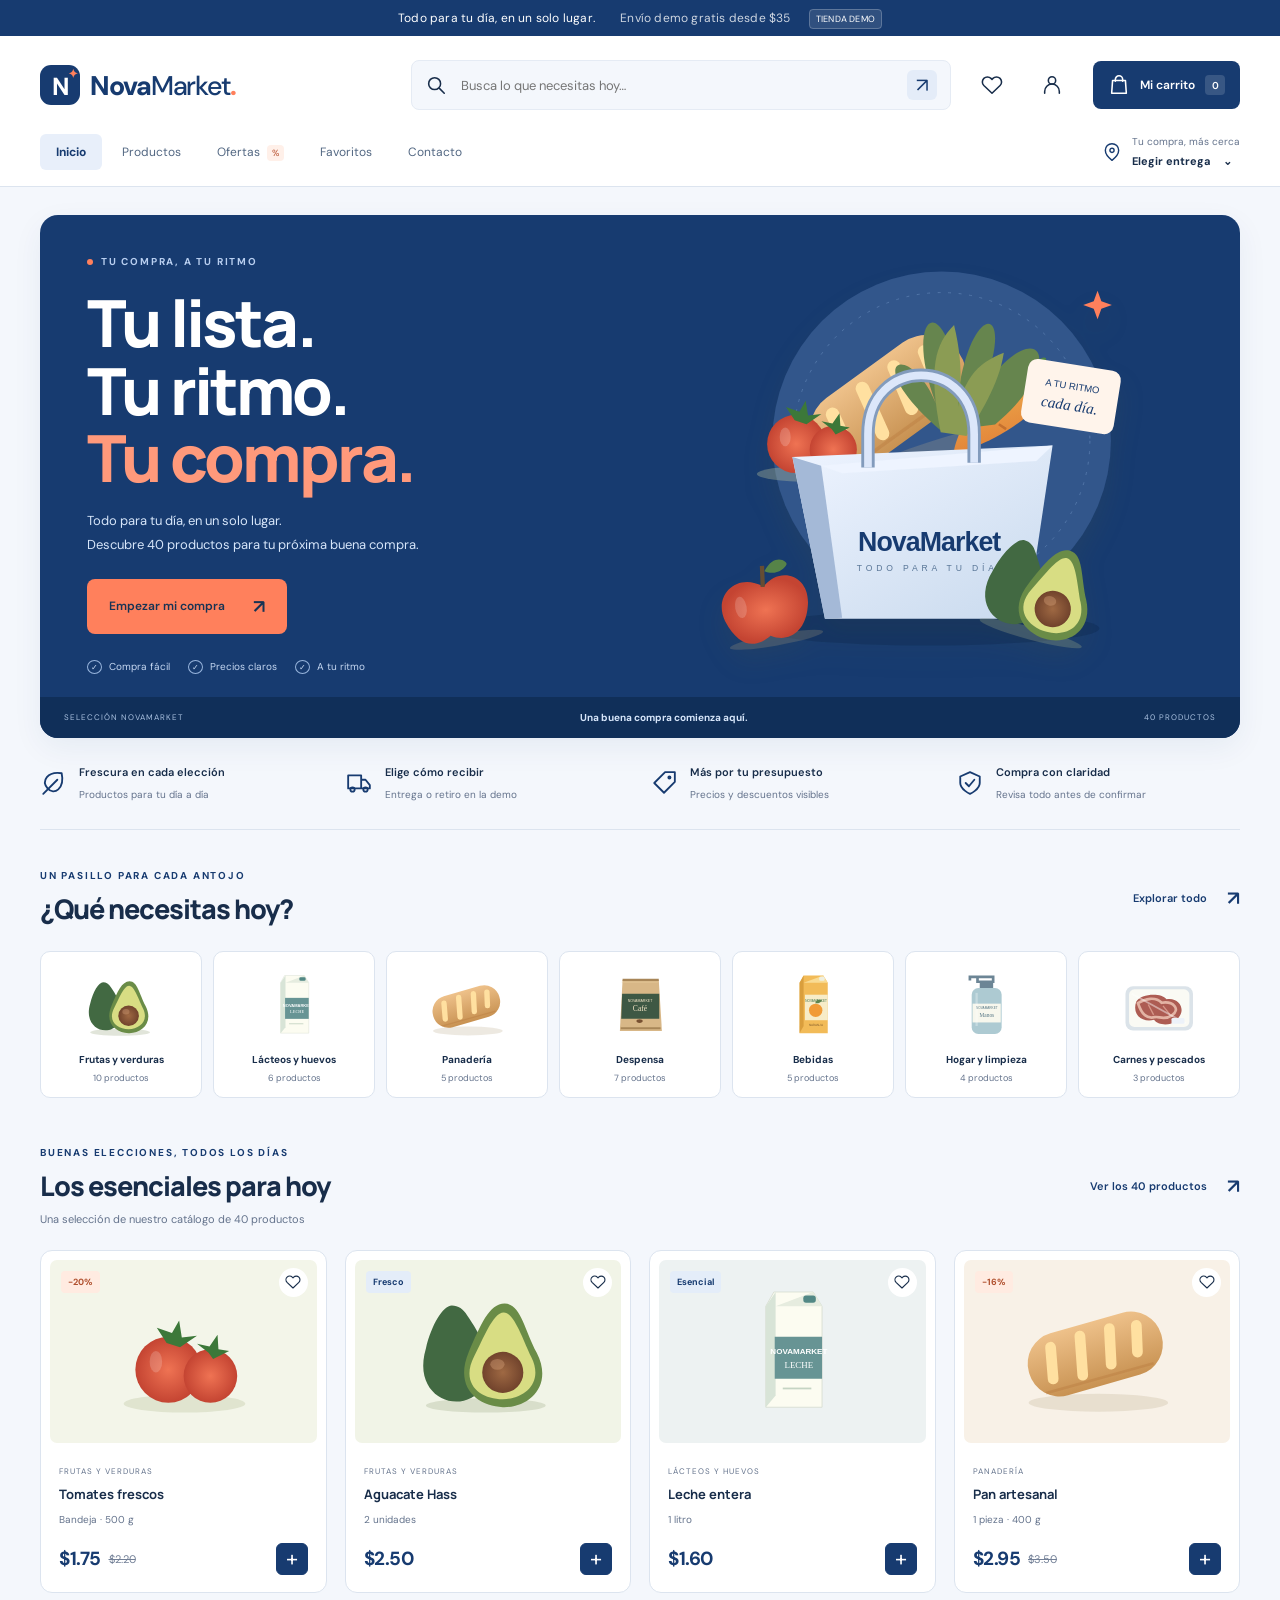
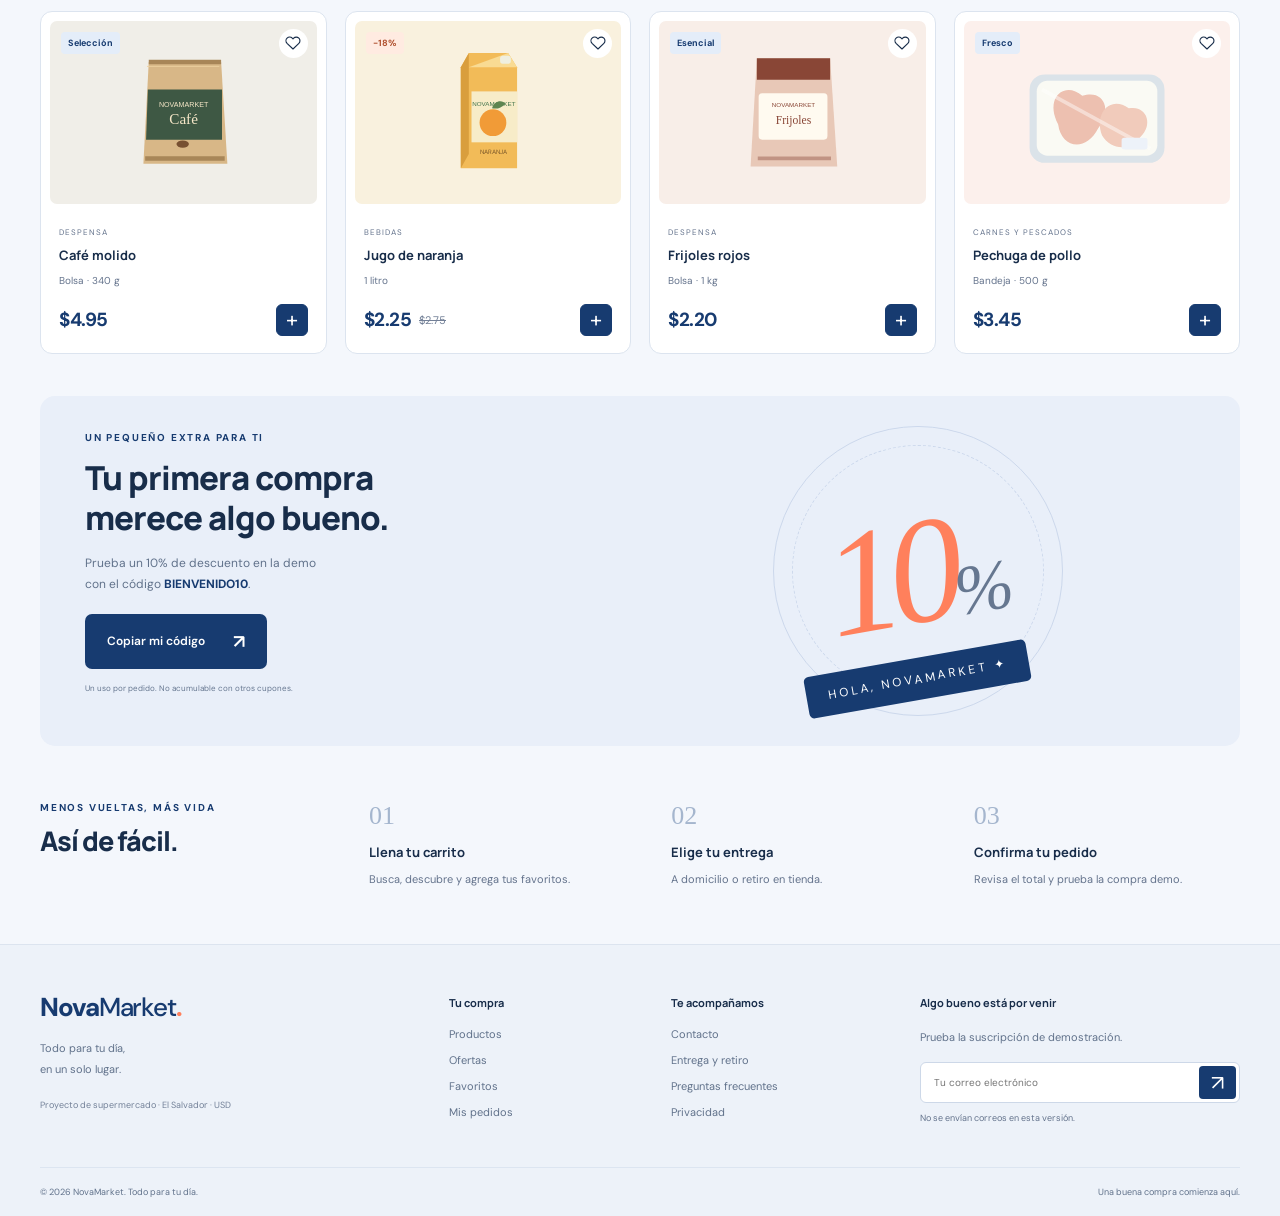
==== commit e6e69042: "Convertir Comercio en NovaMarket con diseño urbano, 40 productos y páginas independientes" ====
--- a/index.html
+++ b/index.html
@@ -2,39 +2,39 @@
 <html lang="es">
 <head>
   <meta charset="utf-8"><meta name="viewport" content="width=device-width, initial-scale=1">
-  <meta name="theme-color" content="#145d43"><meta name="description" content="Comercio: tu supermercado en línea. Explora productos, prepara tu carrito y prueba una compra de demostración.">
-  <title>Comercio · Lo bueno, a tu puerta</title>
-  <link rel="icon" href="data:image/svg+xml,%3Csvg xmlns='http://www.w3.org/2000/svg' viewBox='0 0 100 100'%3E%3Crect rx='25' width='100' height='100' fill='%23145d43'/%3E%3Ctext x='50' y='72' text-anchor='middle' fill='white' font-size='75' font-family='serif'%3Ec%3C/text%3E%3C/svg%3E">
-  <link rel="stylesheet" href="styles.css"><script src="core.js" defer></script><script src="app.js" defer></script>
+  <meta name="theme-color" content="#173b70"><meta name="description" content="NovaMarket: todo para tu día, en un solo lugar. Explora 40 productos y prueba una compra en nuestro supermercado digital.">
+  <title>Inicio · NovaMarket</title>
+  <link rel="icon" href="data:image/svg+xml,%3Csvg xmlns='http://www.w3.org/2000/svg' viewBox='0 0 100 100'%3E%3Crect rx='25' width='100' height='100' fill='%23173b70'/%3E%3Ctext x='50' y='72' text-anchor='middle' fill='%23ff805c' font-size='70' font-family='sans-serif' font-weight='bold'%3EN%3C/text%3E%3C/svg%3E">
+  <link rel="stylesheet" href="styles.css"><link rel="stylesheet" href="urban.css"><script src="core.js" defer></script><script src="app.js" defer></script>
 </head>
-<body>
-  <div class="announcement">Una buena compra empieza con algo fresco. <span>Envío de demo gratis desde $35</span><span class="demo-pill">TIENDA DEMO</span></div>
+<body data-page="inicio">
+  <a class="skip-link" href="#contenido">Ir al contenido</a>
+  <div class="announcement">Todo para tu día, en un solo lugar. <span>Envío demo gratis desde $35</span><span class="demo-pill">TIENDA DEMO</span></div>
   <header class="header">
     <div class="container header-main">
-      <a href="#inicio" class="logo" aria-label="Comercio, inicio"><span class="logo-mark">c<span>↗</span></span>comercio<span class="logo-dot">.</span></a>
-      <button class="location plain" data-action="location"><span class="icon" data-icon="pin"></span><span><small>Tu compra, más cerca</small><strong id="locationLabel">Elegir entrega <span>⌄</span></strong></span></button>
-      <form class="search" id="searchForm" role="search"><span class="icon" data-icon="search"></span><input id="search" type="search" placeholder="¿Qué necesitas hoy?" aria-label="Buscar productos"><kbd>/</kbd></form>
-      <button class="icon-button favorite-header" data-action="favorites" aria-label="Ver favoritos"><span class="icon" data-icon="heart"></span></button>
-      <button class="icon-button" data-action="orders" aria-label="Mis pedidos"><span class="icon" data-icon="user"></span></button>
+      <a href="index.html" class="logo" aria-label="NovaMarket, inicio"><span class="logo-mark">N<span>✦</span></span><span>Nova<span class="logo-market">Market</span><span class="logo-dot">.</span></span></a>
+      <form class="search" id="searchForm" role="search" action="productos.html" method="get"><span class="icon" data-icon="search"></span><input id="search" name="q" type="search" placeholder="Busca lo que necesitas hoy…" aria-label="Buscar productos"><button class="search-submit" aria-label="Buscar en el catálogo">↗</button></form>
+      <a class="icon-button favorite-header" href="favoritos.html" aria-label="Ver favoritos"><span class="icon" data-icon="heart"></span></a>
+      <a class="icon-button" href="pedidos.html" aria-label="Mis pedidos"><span class="icon" data-icon="user"></span></a>
       <button class="cart-button" data-action="cart"><span class="icon" data-icon="bag"></span><span class="cart-word">Mi carrito</span><span id="cartCount" class="count">0</span></button>
     </div>
-    <nav class="container nav" aria-label="Navegación principal"><div class="nav-links"><a class="active" href="#inicio">Inicio</a><button data-action="catalog">Todos los productos</button><button data-action="offers">Ofertas <span class="nav-tag">%</span></button><button data-action="favorites">Mis favoritos</button></div><button class="plain delivery-info" data-action="delivery"><span class="icon" data-icon="truck"></span> ¿Cómo funciona la entrega?</button></nav>
+    <div class="container nav-row"><nav class="nav" aria-label="Navegación principal"><a href="index.html" class="active" aria-current="page">Inicio</a><a href="productos.html">Productos</a><a href="ofertas.html">Ofertas <span class="nav-tag">%</span></a><a href="favoritos.html">Favoritos</a><a href="contacto.html">Contacto</a></nav><button class="location plain" data-action="location"><span class="icon" data-icon="pin"></span><span><small>Tu compra, más cerca</small><strong id="locationLabel">Elegir entrega <span>⌄</span></strong></span></button></div>
   </header>
-  <main id="inicio">
-    <section class="container hero" aria-labelledby="heroTitle">
-      <div class="hero-copy"><div class="eyebrow"><span></span> TU SUPERMERCADO, A UN CLIC</div><h1 id="heroTitle">Lo bueno,<br>a tu <em>puerta.</em></h1><p>Más frescura. Más sabor. Más tiempo para ti.<br>Todo lo que necesitas, en un solo lugar.</p><button class="primary" data-action="catalog">Empezar mi compra <span>↗</span></button><div class="hero-benefits"><span><span class="check">✓</span> Compra fácil</span><span><span class="check">✓</span> Precios claros</span><span><span class="check">✓</span> A tu ritmo</span></div></div>
-      <div class="hero-art" id="heroArt" aria-label="Ilustración de una bolsa de mercado con frutas, verduras y pan" role="img"></div><div class="hero-caption"><span>SELECCIÓN COMERCIO</span><strong>Fresco se siente mejor.</strong><span>01 / 03</span></div>
-    </section>
-    <section class="container perks" aria-label="Beneficios"><div><span class="icon" data-icon="leaf"></span><span><strong>Frescura en cada elección</strong><small>Una selección para tu día a día</small></span></div><div><span class="icon" data-icon="truck"></span><span><strong>Elige cómo recibir</strong><small>Entrega o retiro en la demo</small></span></div><div><span class="icon" data-icon="tag"></span><span><strong>Más por tu presupuesto</strong><small>Encuentra ofertas cada día</small></span></div><div><span class="icon" data-icon="shield"></span><span><strong>Compra con claridad</strong><small>Revisa todo antes de confirmar</small></span></div></section>
-    <section class="container departments" aria-labelledby="departmentTitle"><div class="section-heading"><div><span class="eyebrow">ENCUENTRA LO QUE TE GUSTA</span><h2 id="departmentTitle">Un pasillo para cada antojo</h2></div><button class="text-button" data-action="catalog">Explorar todo <span>↗</span></button></div><div id="categories" class="categories"></div></section>
-    <section class="container catalog-section" id="productos" aria-labelledby="catalogTitle"><div class="section-heading"><div><span class="eyebrow">BUENAS ELECCIONES, TODOS LOS DÍAS</span><h2 id="catalogTitle">Favoritos de tu despensa</h2><p id="resultCount" class="muted"></p></div><label class="sort-label">Ordenar por <select id="sort"><option value="featured">Recomendados</option><option value="price-asc">Menor precio</option><option value="price-desc">Mayor precio</option><option value="name">Nombre A–Z</option></select></label></div><div class="filters" id="filters"></div><div id="products" class="product-grid"></div><div id="empty" class="empty" hidden><span class="icon" data-icon="search"></span><h3>No encontramos productos</h3><p>Prueba con otro nombre o cambia los filtros.</p><button class="primary" data-action="reset">Ver todos los productos</button></div></section>
-    <section class="container promo"><div><span class="eyebrow">UN PEQUEÑO EXTRA PARA TI</span><h2>Tu primera compra<br>merece algo bueno.</h2><p>Prueba un 10% de descuento en la demo<br>con el código <strong>BIENVENIDO10</strong>.</p><button class="primary" data-action="coupon">Copiar mi código <span>↗</span></button><small>Un uso por pedido. No acumulable con otros cupones.</small></div><div class="promo-art"><span class="promo-ring"></span><span class="promo-percent">10<small>%</small></span><span class="promo-ticket">HOLA, COMERCIO ✦</span></div></section>
-    <section class="container how"><div><span class="eyebrow">MENOS VUELTAS, MÁS VIDA</span><h2>Así de fácil.</h2></div><article><span>01</span><h3>Llena tu carrito</h3><p>Busca, descubre y agrega tus favoritos.</p></article><article><span>02</span><h3>Elige tu entrega</h3><p>A domicilio o retiro en tienda.</p></article><article><span>03</span><h3>Confirma tu pedido</h3><p>Revisa el total y prueba la compra demo.</p></article></section>
-  </main>
-  <footer><div class="container footer-main"><div><a href="#inicio" class="logo">comercio<span class="logo-dot">.</span></a><p>Lo cotidiano puede ser extraordinario.<br>Hagamos una buena compra.</p><span class="footer-demo">Proyecto de supermercado · El Salvador · USD</span></div><div><h3>Tu compra</h3><button data-action="catalog">Productos</button><button data-action="offers">Ofertas</button><button data-action="orders">Mis pedidos</button></div><div><h3>Te acompañamos</h3><button data-action="delivery">Entrega y retiro</button><button data-action="help">Preguntas frecuentes</button><button data-action="privacy">Privacidad</button></div><div class="newsletter"><h3>Algo bueno está por venir</h3><p>Prueba la suscripción de demostración.</p><form id="newsletterForm"><input type="email" required placeholder="Tu correo electrónico" aria-label="Correo para suscripción de demostración"><button aria-label="Suscribirme">↗</button></form><small>No se envían correos en esta versión.</small></div></div><div class="container footer-bottom"><span>© <span id="year"></span> Comercio. Hecho para tu día a día.</span><span>Diseño fresco. Compra simple.</span></div></footer>
+  <main id="contenido"><section class="container hero" aria-labelledby="heroTitle">
+  <div class="hero-copy"><div class="eyebrow"><span></span> TU COMPRA, A TU RITMO</div><h1 id="heroTitle">Tu lista.<br>Tu ritmo.<br><em>Tu compra.</em></h1><p>Todo para tu día, en un solo lugar.<br>Descubre 40 productos para tu próxima buena compra.</p><a class="primary" href="productos.html">Empezar mi compra <span>↗</span></a><div class="hero-benefits"><span><span class="check">✓</span> Compra fácil</span><span><span class="check">✓</span> Precios claros</span><span><span class="check">✓</span> A tu ritmo</span></div></div>
+  <div class="hero-art" id="heroArt" aria-label="Ilustración de una bolsa NovaMarket con alimentos frescos" role="img"></div><div class="hero-caption"><span>SELECCIÓN NOVAMARKET</span><strong>Una buena compra comienza aquí.</strong><span>40 PRODUCTOS</span></div>
+</section>
+<section class="container perks" aria-label="Beneficios"><div><span class="icon" data-icon="leaf"></span><span><strong>Frescura en cada elección</strong><small>Productos para tu día a día</small></span></div><div><span class="icon" data-icon="truck"></span><span><strong>Elige cómo recibir</strong><small>Entrega o retiro en la demo</small></span></div><div><span class="icon" data-icon="tag"></span><span><strong>Más por tu presupuesto</strong><small>Precios y descuentos visibles</small></span></div><div><span class="icon" data-icon="shield"></span><span><strong>Compra con claridad</strong><small>Revisa todo antes de confirmar</small></span></div></section>
+<section class="container departments" aria-labelledby="departmentTitle"><div class="section-heading"><div><span class="eyebrow">UN PASILLO PARA CADA ANTOJO</span><h2 id="departmentTitle">¿Qué necesitas hoy?</h2></div><a class="text-button" href="productos.html">Explorar todo <span>↗</span></a></div><div id="categories" class="categories"></div></section>
+<section class="container catalog-section" id="productos" aria-labelledby="catalogTitle"><div class="section-heading"><div><span class="eyebrow">BUENAS ELECCIONES, TODOS LOS DÍAS</span><h2 id="catalogTitle">Los esenciales para hoy</h2><p id="resultCount" class="muted"></p></div><a class="text-button" href="productos.html">Ver los 40 productos <span>↗</span></a></div><div id="products" class="product-grid"></div><div id="empty" class="empty" hidden></div></section>
+<section class="container promo"><div><span class="eyebrow">UN PEQUEÑO EXTRA PARA TI</span><h2>Tu primera compra<br>merece algo bueno.</h2><p>Prueba un 10% de descuento en la demo<br>con el código <strong>BIENVENIDO10</strong>.</p><button class="primary" data-action="coupon">Copiar mi código <span>↗</span></button><small>Un uso por pedido. No acumulable con otros cupones.</small></div><div class="promo-art"><span class="promo-ring"></span><span class="promo-percent">10<small>%</small></span><span class="promo-ticket">HOLA, NOVAMARKET ✦</span></div></section>
+<section class="container how"><div><span class="eyebrow">MENOS VUELTAS, MÁS VIDA</span><h2>Así de fácil.</h2></div><article><span>01</span><h3>Llena tu carrito</h3><p>Busca, descubre y agrega tus favoritos.</p></article><article><span>02</span><h3>Elige tu entrega</h3><p>A domicilio o retiro en tienda.</p></article><article><span>03</span><h3>Confirma tu pedido</h3><p>Revisa el total y prueba la compra demo.</p></article></section>
+</main>
+  <footer><div class="container footer-main"><div><a href="index.html" class="logo">Nova<span class="logo-market">Market</span><span class="logo-dot">.</span></a><p>Todo para tu día,<br>en un solo lugar.</p><span class="footer-demo">Proyecto de supermercado · El Salvador · USD</span></div><div><h3>Tu compra</h3><a href="productos.html">Productos</a><a href="ofertas.html">Ofertas</a><a href="favoritos.html">Favoritos</a><a href="pedidos.html">Mis pedidos</a></div><div><h3>Te acompañamos</h3><a href="contacto.html">Contacto</a><button data-action="delivery">Entrega y retiro</button><button data-action="help">Preguntas frecuentes</button><button data-action="privacy">Privacidad</button></div><div class="newsletter"><h3>Algo bueno está por venir</h3><p>Prueba la suscripción de demostración.</p><form id="newsletterForm"><input type="email" required placeholder="Tu correo electrónico" aria-label="Correo para suscripción de demostración"><button aria-label="Suscribirme">↗</button></form><small>No se envían correos en esta versión.</small></div></div><div class="container footer-bottom"><span>© <span id="year"></span> NovaMarket. Todo para tu día.</span><span>Una buena compra comienza aquí.</span></div></footer>
   <dialog id="cartDialog" class="cart-dialog"><div class="dialog-heading"><div><span class="eyebrow">UNA BUENA ELECCIÓN</span><h2>Tu carrito <span id="drawerCount"></span></h2></div><button class="icon-button" data-close aria-label="Cerrar carrito">✕</button></div><div id="cartItems" class="cart-items"></div><div id="cartSummary"></div></dialog>
   <dialog id="modal" class="modal"><button class="modal-close icon-button" data-close aria-label="Cerrar ventana">✕</button><div id="modalContent"></div></dialog>
   <div id="toast" class="toast" role="status" aria-live="polite"></div>
-  <nav class="mobile-nav" aria-label="Navegación móvil"><a href="#inicio"><span class="icon" data-icon="home"></span>Inicio</a><button data-action="catalog"><span class="icon" data-icon="search"></span>Explorar</button><button data-action="favorites"><span class="icon" data-icon="heart"></span>Favoritos</button><button data-action="cart"><span class="icon" data-icon="bag"></span>Carrito <b id="mobileCount">0</b></button></nav>
+  <nav class="mobile-nav" aria-label="Navegación móvil"><a href="index.html" aria-current="page"><span class="icon" data-icon="home"></span>Inicio</a><a href="productos.html"><span class="icon" data-icon="search"></span>Productos</a><a href="ofertas.html"><span class="icon" data-icon="tag"></span>Ofertas</a><a href="favoritos.html"><span class="icon" data-icon="heart"></span>Favoritos</a><a href="contacto.html"><span class="icon" data-icon="chat"></span>Contacto</a><button data-action="cart"><span class="icon" data-icon="bag"></span>Carrito <b id="mobileCount">0</b></button></nav>
+  <noscript><div class="container demo-note">Activa JavaScript para buscar productos, usar el carrito y realizar compras de demostración.</div></noscript>
 </body>
 </html>
--- a/styles.css
+++ b/styles.css
@@ -1,5 +1,5 @@
 @import url('https://fonts.googleapis.com/css2?family=DM+Sans:wght@400;500;600;700&family=Manrope:wght@400;500;600;700;800&display=swap');
-:root{--green:#145d43;--dark:#20362c;--muted:#77817b;--lime:#e6edb6;--orange:#ee7941;--border:#e7eae4;--cream:#f5f5ec;--font:'DM Sans',sans-serif}*{box-sizing:border-box}html{scroll-behavior:smooth;scroll-padding-top:24px}body{margin:0;color:var(--dark);font-family:var(--font);font-size:14px;background:#fff}button,input,select{font:inherit}button,a,input,select{-webkit-tap-highlight-color:transparent}button,a{touch-action:manipulation}button{cursor:pointer}a{color:inherit;text-decoration:none}button{border:0;background:none;color:inherit}button:disabled{cursor:not-allowed;opacity:.55}button:focus-visible,a:focus-visible{outline:3px solid var(--orange);outline-offset:4px}input:focus,select:focus{outline:2px solid var(--green);outline-offset:2px}h1,h2,h3,p{margin:0}h1,h2,h3{font-family:'Manrope',var(--font)}.container{width:min(1240px,calc(100% - 80px));margin-inline:auto}.announcement{background:var(--green);color:white;text-align:center;padding:10px 20px;font-size:12px;letter-spacing:.2px}.announcement>span:first-child{margin-left:22px;opacity:.78}.demo-pill{font-size:9px;background:#ffffff1b;border:1px solid #ffffff38;border-radius:4px;padding:3px 6px;margin-left:18px}.header{background:white;border-bottom:1px solid var(--border)}.header-main{display:flex;align-items:center;gap:24px;padding:25px 0}.logo{font-size:29px;letter-spacing:-1.4px;font-weight:800;display:inline-flex;align-items:center;color:var(--green)}.logo-mark{position:relative;display:inline-flex;align-items:center;justify-content:center;background:var(--green);width:36px;height:39px;border-radius:12px 12px 12px 3px;color:white;font-size:34px;font-family:serif;margin-right:10px}.logo-mark>span{font-size:16px;position:absolute;right:4px;top:1px}.logo-dot{color:var(--orange)}.plain{padding:0}.location{display:flex;gap:10px;align-items:center;white-space:nowrap;text-align:left}.location small{display:block;color:var(--muted);font-size:10px;margin-bottom:3px}.location strong{font-size:12px}.location strong span{margin-left:9px}.icon{display:inline-flex;width:22px;height:22px;flex-shrink:0}.icon svg{width:100%;height:100%;fill:none;stroke:currentColor;stroke-width:1.7;stroke-linecap:round;stroke-linejoin:round}.search{display:flex;align-items:center;background:#f6f7f4;border:1px solid #edf0e9;border-radius:8px;gap:12px;padding:12px 15px;flex:1;min-width:150px}.search input{background:transparent;border:0;width:100%;outline:none;min-width:0;font-size:12px}.search kbd{border:1px solid #d8ded7;padding:1px 6px;border-radius:3px;color:var(--muted)}.icon-button{width:38px;height:38px;display:inline-flex;align-items:center;justify-content:center;border-radius:50%;flex-shrink:0}.icon-button:hover{background:#f0f4ed}.cart-button{display:flex;align-items:center;gap:10px;background:var(--green);color:white;border-radius:8px;padding:13px 15px;font-weight:600;font-size:12px;white-space:nowrap}.count{display:inline-flex;align-items:center;justify-content:center;background:#ffffff25;border-radius:4px;min-width:20px;height:20px;font-size:10px}.nav{display:flex;justify-content:space-between;align-items:center;padding-bottom:17px;font-size:12px}.nav-links{display:flex;gap:30px;align-items:center}.nav button{padding:0}.nav .active{color:var(--green);font-weight:700}.nav .active:before{content:'';display:inline-block;width:5px;height:5px;background:var(--green);border-radius:50%;margin-right:8px;vertical-align:middle}.nav-tag{background:#fbe9dc;color:#c96830;border-radius:4px;font-size:9px;padding:2px 5px;margin-left:4px}.delivery-info{display:flex;align-items:center;gap:9px;color:var(--muted);font-size:11px}.delivery-info .icon{width:19px}.hero{margin-top:28px;border-radius:15px;background:#edf0e2;position:relative;overflow:hidden;min-height:458px;display:grid;grid-template-columns:1fr 1fr}.hero-copy{padding:49px 0 60px 54px;position:relative;z-index:2}.eyebrow{font-size:10px;font-weight:700;letter-spacing:1.8px;color:var(--green);display:block}.hero .eyebrow{display:flex;align-items:center;gap:8px}.hero .eyebrow>span{width:6px;height:6px;border-radius:50%;background:var(--green)}h1{font-size:clamp(45px,5.4vw,72px);line-height:1.1;letter-spacing:-3.4px;margin:23px 0 19px;font-weight:800}h1 em{font-weight:500;font-family:Georgia,serif;color:var(--green)}.hero-copy>p{font-size:14px;color:#607163;line-height:1.8}.primary{background:var(--green);color:white;border-radius:7px;padding:15px 22px;display:inline-flex;align-items:center;justify-content:center;gap:28px;font-size:12px;font-weight:600;transition:background .2s,transform .2s}.primary:hover{background:#0a4431;transform:translateY(-1px)}.primary>span{font-size:19px}.hero .primary{margin-top:24px}.hero-benefits{display:flex;gap:18px;margin-top:26px;color:#687666;font-size:10px}.check{border:1px solid #86957a;border-radius:50%;font-size:8px;padding:1px 3px;margin-right:4px}.hero-art{position:relative;display:flex;align-items:center;justify-content:center;padding:6px 35px 20px 0}.hero-art>svg{width:100%;height:auto;max-height:440px;filter:drop-shadow(0 15px 12px #54603920)}.hero-caption{position:absolute;right:0;bottom:0;background:#dce5cf;width:50%;padding:14px 28px;display:flex;align-items:center;justify-content:space-between;gap:10px;font-size:9px}.hero-caption>span{font-size:8px;letter-spacing:1px;color:#63755c}.hero-caption strong{font-size:10px}.perks{display:grid;grid-template-columns:repeat(4,1fr);border-bottom:1px solid var(--border);padding:27px 0;gap:22px}.perks>div{display:flex;align-items:center;gap:13px}.perks .icon{color:var(--green);width:26px;height:26px}.perks strong{display:block;font-size:11px;font-weight:600;margin-bottom:5px}.perks small{font-size:10px;color:var(--muted)}.departments{padding-top:47px}.section-heading{display:flex;align-items:center;justify-content:space-between;gap:20px;margin-bottom:24px}h2{font-size:27px;letter-spacing:-1px;font-weight:800;margin-top:8px}.text-button{font-size:11px;font-weight:600;color:var(--green);display:flex;gap:20px;align-items:center;padding:10px 0}.text-button span{font-size:20px}.categories{display:grid;grid-template-columns:repeat(6,1fr);gap:14px}.category{border:1px solid var(--border);border-radius:10px;padding:16px 8px 14px;text-align:center;transition:border .2s,transform .2s;background:#fafbf8}.category:hover,.category.selected{border-color:var(--green);transform:translateY(-3px)}.category svg{height:83px;width:95px}.category strong{display:block;font-size:11px;margin-top:6px}.category small{display:block;font-size:9px;color:var(--muted);margin-top:5px}.catalog-section{padding-top:48px;scroll-margin-top:20px}.muted{font-size:11px;color:var(--muted);margin-top:8px}.sort-label{display:flex;align-items:center;gap:10px;font-size:10px;color:var(--muted)}select{border:1px solid var(--border);padding:10px 14px;border-radius:6px;background:white;font-size:11px;color:var(--dark)}.filters{display:flex;flex-wrap:wrap;gap:8px;margin:0 0 24px}.filter{font-size:11px;border:1px solid var(--border);border-radius:20px;padding:9px 17px;color:#66736a;white-space:nowrap}.filter.selected{background:var(--green);color:white;border-color:var(--green)}.product-grid{display:grid;grid-template-columns:repeat(4,1fr);gap:18px}.product-card{border:1px solid var(--border);border-radius:11px;overflow:hidden;transition:box-shadow .2s,transform .2s;position:relative;background:white}.product-card:hover{box-shadow:0 7px 23px #193f2510;transform:translateY(-3px)}.product-image{height:192px;background:var(--product-bg,#f5f7f0);position:relative;display:flex;align-items:center;justify-content:center;margin:9px;border-radius:7px}.product-image>svg{width:80%;height:83%;transition:transform .3s}.product-card:hover .product-image>svg{transform:scale(1.04)}.badge{position:absolute;top:11px;left:11px;background:#fce6d7;color:#b8592b;font-size:9px;font-weight:700;border-radius:4px;padding:5px 7px}.badge.fresh{background:#e0ebd8;color:var(--green)}.favorite{position:absolute;right:9px;top:8px;background:white;width:29px;height:29px;z-index:1}.favorite .icon{width:16px;height:16px}.favorite.saved{color:#d56b45}.favorite.saved svg{fill:#fbe8dc}.product-body{padding:8px 18px 17px}.product-category{text-transform:uppercase;letter-spacing:1.2px;font-size:8px;color:var(--muted)}.product-body h3{font-size:14px;letter-spacing:-.2px;font-weight:700;margin:7px 0 5px}.product-unit{font-size:10px;color:var(--muted)}.price-row{display:flex;align-items:center;gap:8px;margin-top:16px}.price{font-size:19px;font-weight:700;letter-spacing:-.5px;color:var(--green)}.old-price{font-size:11px;color:#97a096;text-decoration:line-through}.add-button{width:31px;height:31px;display:flex;align-items:center;justify-content:center;border:1px solid #d7e1d6;color:var(--green);border-radius:6px;margin-left:auto;font-size:22px;line-height:1;background:#f4f7ef}.add-button:hover{background:var(--green);color:white}.quantity{display:flex;align-items:center;gap:7px;margin-left:auto}.quantity button{width:28px;height:28px;border:1px solid var(--border);border-radius:5px;background:#f5f7f1;font-size:17px}.quantity span{font-size:11px;min-width:15px;text-align:center}.promo{margin-top:50px;background:#f5eee4;border-radius:13px;display:grid;grid-template-columns:1fr 1fr;overflow:hidden;position:relative;padding:37px 48px}.promo h2{font-size:33px;line-height:1.23;margin:14px 0}.promo p{font-size:12px;color:#7c7a6b;line-height:1.8}.promo p strong{color:var(--green)}.promo .primary{margin:18px 0 14px}.promo small{display:block;color:#8b8778;font-size:8px}.promo-art{position:relative;display:flex;align-items:center;justify-content:center;min-height:280px}.promo-ring{position:absolute;width:290px;height:290px;border:1px solid #d7ceba;border-radius:50%}.promo-ring:after{content:'';position:absolute;inset:18px;border:1px dashed #d7ceba;border-radius:50%}.promo-percent{font-family:Georgia,serif;font-size:150px;font-style:italic;color:var(--orange);letter-spacing:-12px;transform:rotate(-10deg);z-index:1}.promo-percent small{font-size:70px;color:var(--orange);display:inline;letter-spacing:0}.promo-ticket{position:absolute;bottom:11px;background:var(--green);color:white;border-radius:5px;padding:13px 22px;font-size:12px;letter-spacing:3px;transform:rotate(-10deg);z-index:2}.how{display:grid;grid-template-columns:1.1fr 1fr 1fr 1fr;gap:36px;padding:55px 0}.how article>span{font-family:Georgia,serif;color:#aebcb0;font-size:26px;display:block;margin-bottom:12px}.how h3{font-size:13px;margin-bottom:9px}.how p{font-size:11px;color:var(--muted);line-height:1.8}footer{background:#f5f7f2;border-top:1px solid var(--border)}.footer-main{display:grid;grid-template-columns:1.4fr .7fr .8fr 1.2fr;gap:35px;padding:45px 0 36px}.footer-main .logo{font-size:28px}.footer-main p{font-size:11px;color:#7d877b;line-height:1.9;margin:14px 0}.footer-demo{font-size:9px;color:#8a9486}.footer-main h3{font-size:11px;margin:5px 0 17px}.footer-main>div>button{display:block;font-size:11px;color:#7d877b;padding:0;margin-bottom:12px}.footer-main>div>button:hover{text-decoration:underline;color:var(--green)}.newsletter form{display:flex;border:1px solid #d9dfd3;border-radius:6px;padding:3px;background:white}.newsletter input{min-width:0;width:100%;border:0;background:none;padding:10px;font-size:10px}.newsletter button{background:var(--green);color:white;border-radius:4px;width:37px;font-size:21px;flex-shrink:0}.newsletter small{color:var(--muted);font-size:9px;display:block;margin-top:9px}.footer-bottom{border-top:1px solid #e1e6db;display:flex;justify-content:space-between;padding:18px 0;font-size:9px;color:#939b8c}.mobile-nav{display:none}dialog{border:0;color:var(--dark);background:white;padding:28px;box-shadow:0 20px 100px #09251530}dialog::backdrop{background:#102b2466;backdrop-filter:blur(3px)}.cart-dialog{position:fixed;inset:0 0 0 auto;width:min(460px,100%);max-width:100%;height:100dvh;max-height:100dvh;margin:0;padding:27px;border-radius:16px 0 0 16px}.dialog-heading{display:flex;align-items:center;justify-content:space-between;padding-bottom:23px;border-bottom:1px solid var(--border)}.dialog-heading h2{font-size:24px}.dialog-heading h2 span{font-size:15px;color:var(--muted);margin-left:5px}.cart-items{max-height:calc(100dvh - 410px);min-height:150px;overflow:auto;padding:15px 0}.cart-line{display:flex;align-items:center;gap:13px;padding:13px 0;border-bottom:1px solid var(--border)}.cart-line>svg{height:70px;width:70px;border-radius:7px;background:#f6f7f0;flex-shrink:0}.cart-line-info{flex:1;min-width:0}.cart-line h3{font-size:12px}.cart-line small{display:block;color:var(--muted);font-size:10px;margin:4px 0 9px}.cart-line .quantity{margin:0;justify-content:flex-start;gap:9px}.cart-line>div:last-child{text-align:right}.cart-line strong{font-size:13px;color:var(--green)}.remove{display:block;text-decoration:underline;font-size:9px;color:var(--muted);margin-top:9px;margin-left:auto}.summary-row{display:flex;justify-content:space-between;font-size:12px;margin:13px 0}.summary-row.total{font-size:18px;font-weight:700;padding-top:14px;border-top:1px solid var(--border)}.coupon-form{display:flex;gap:6px;margin:15px 0}.coupon-form input{flex:1;min-width:0;border:1px solid var(--border);border-radius:6px;padding:10px;font-size:11px}.coupon-form button{border:1px solid var(--green);border-radius:6px;color:var(--green);font-size:11px;padding:8px 12px}.wide{width:100%}.demo-note{background:#f5f1e8;padding:10px 13px;border-radius:6px;color:#8b7358;font-size:10px;line-height:1.6;margin:14px 0}.modal{width:min(580px,calc(100% - 30px));max-height:90dvh;border-radius:15px;overflow:auto;padding:34px}.modal-close{position:absolute;top:14px;right:14px}.modal h2{font-size:27px;padding-right:20px;margin-bottom:18px}.modal p{color:var(--muted);font-size:13px;line-height:1.8;margin-bottom:15px}.modal h3{font-size:14px;margin:20px 0 8px}.form-grid{display:grid;grid-template-columns:1fr 1fr;gap:16px}.form-grid label{font-size:11px;font-weight:600;display:flex;flex-direction:column;gap:7px}.form-grid input,.form-grid select,.form-grid textarea{border:1px solid #dce2d8;border-radius:6px;padding:12px;background:#fafbf8;font:inherit;width:100%;font-size:12px}.form-grid .full{grid-column:1/-1}.form-grid textarea{resize:vertical;min-height:70px}.form-grid .primary{margin-top:6px}.success-icon{width:64px;height:64px;border-radius:50%;display:flex;align-items:center;justify-content:center;background:#e6efd9;color:var(--green);font-size:32px;margin-bottom:18px}.receipt{border:1px solid var(--border);border-radius:8px;padding:15px;margin:18px 0}.receipt p{font-size:11px;margin:6px 0}.receipt .summary-row{font-size:11px}.order-card{border:1px solid var(--border);border-radius:8px;padding:17px;margin:14px 0}.order-card strong{color:var(--green);font-size:13px}.order-card small{color:var(--muted);display:block;margin:8px 0}.order-card p{font-size:11px;margin:6px 0}.order-card .text-button{padding:0}.empty{text-align:center;padding:45px 20px;grid-column:1/-1}.empty .icon{width:38px;height:38px;color:#a4b19b}.empty h3{font-size:18px;margin:15px 0 8px}.empty p{font-size:12px;color:var(--muted);margin:8px 0 20px}.toast{position:fixed;bottom:24px;left:50%;transform:translate(-50%,20px);background:var(--green);color:white;padding:13px 22px;border-radius:8px;font-size:12px;max-width:calc(100% - 30px);z-index:10;opacity:0;pointer-events:none;transition:opacity .2s,transform .2s;box-shadow:0 7px 30px #153f2620}.toast.visible{opacity:1;transform:translate(-50%,0)}.toast.in-dialog{position:static;transform:none;margin-top:16px;max-width:100%;display:none}.toast.in-dialog.visible{display:block;transform:none}.info-list{padding-left:20px;color:var(--muted);font-size:13px;line-height:1.9}.detail-image{width:100%;height:200px;background:#f6f7f1;border-radius:10px;margin:5px 0 20px}.detail-image svg{width:100%;height:100%}[hidden]{display:none!important}
+:root{--green:#173b70;--dark:#182d4a;--muted:#64738c;--lime:#dfe9f8;--orange:#ff805c;--border:#dce4ef;--cream:#f4f7fc;--font:'DM Sans',sans-serif}*{box-sizing:border-box}html{scroll-behavior:smooth;scroll-padding-top:24px}body{margin:0;color:var(--dark);font-family:var(--font);font-size:14px;background:#fff}button,input,select{font:inherit}button,a,input,select{-webkit-tap-highlight-color:transparent}button,a{touch-action:manipulation}button{cursor:pointer}a{color:inherit;text-decoration:none}button{border:0;background:none;color:inherit}button:disabled{cursor:not-allowed;opacity:.55}button:focus-visible,a:focus-visible{outline:3px solid var(--orange);outline-offset:4px}input:focus,select:focus{outline:2px solid var(--green);outline-offset:2px}h1,h2,h3,p{margin:0}h1,h2,h3{font-family:'Manrope',var(--font)}.container{width:min(1240px,calc(100% - 80px));margin-inline:auto}.announcement{background:var(--green);color:white;text-align:center;padding:10px 20px;font-size:12px;letter-spacing:.2px}.announcement>span:first-child{margin-left:22px;opacity:.78}.demo-pill{font-size:9px;background:#ffffff1b;border:1px solid #ffffff38;border-radius:4px;padding:3px 6px;margin-left:18px}.header{background:white;border-bottom:1px solid var(--border)}.header-main{display:flex;align-items:center;gap:24px;padding:25px 0}.logo{font-size:29px;letter-spacing:-1.4px;font-weight:800;display:inline-flex;align-items:center;color:var(--green)}.logo-mark{position:relative;display:inline-flex;align-items:center;justify-content:center;background:var(--green);width:36px;height:39px;border-radius:12px 12px 12px 3px;color:white;font-size:34px;font-family:serif;margin-right:10px}.logo-mark>span{font-size:16px;position:absolute;right:4px;top:1px}.logo-dot{color:var(--orange)}.plain{padding:0}.location{display:flex;gap:10px;align-items:center;white-space:nowrap;text-align:left}.location small{display:block;color:var(--muted);font-size:10px;margin-bottom:3px}.location strong{font-size:12px}.location strong span{margin-left:9px}.icon{display:inline-flex;width:22px;height:22px;flex-shrink:0}.icon svg{width:100%;height:100%;fill:none;stroke:currentColor;stroke-width:1.7;stroke-linecap:round;stroke-linejoin:round}.search{display:flex;align-items:center;background:#f4f7fc;border:1px solid #e5ebf4;border-radius:8px;gap:12px;padding:12px 15px;flex:1;min-width:150px}.search input{background:transparent;border:0;width:100%;outline:none;min-width:0;font-size:12px}.search kbd{border:1px solid #d8e1ed;padding:1px 6px;border-radius:3px;color:var(--muted)}.icon-button{width:38px;height:38px;display:inline-flex;align-items:center;justify-content:center;border-radius:50%;flex-shrink:0}.icon-button:hover{background:#edf3fb}.cart-button{display:flex;align-items:center;gap:10px;background:var(--green);color:white;border-radius:8px;padding:13px 15px;font-weight:600;font-size:12px;white-space:nowrap}.count{display:inline-flex;align-items:center;justify-content:center;background:#ffffff25;border-radius:4px;min-width:20px;height:20px;font-size:10px}.nav{display:flex;justify-content:space-between;align-items:center;padding-bottom:17px;font-size:12px}.nav-links{display:flex;gap:30px;align-items:center}.nav button{padding:0}.nav .active{color:var(--green);font-weight:700}.nav .active:before{content:'';display:inline-block;width:5px;height:5px;background:var(--green);border-radius:50%;margin-right:8px;vertical-align:middle}.nav-tag{background:#fff0e9;color:#b64d2b;border-radius:4px;font-size:9px;padding:2px 5px;margin-left:4px}.delivery-info{display:flex;align-items:center;gap:9px;color:var(--muted);font-size:11px}.delivery-info .icon{width:19px}.hero{margin-top:28px;border-radius:15px;background:#173b70;position:relative;overflow:hidden;min-height:458px;display:grid;grid-template-columns:1fr 1fr}.hero-copy{padding:49px 0 60px 54px;position:relative;z-index:2}.eyebrow{font-size:10px;font-weight:700;letter-spacing:1.8px;color:var(--green);display:block}.hero .eyebrow{display:flex;align-items:center;gap:8px}.hero .eyebrow>span{width:6px;height:6px;border-radius:50%;background:var(--green)}h1{font-size:clamp(45px,5.4vw,72px);line-height:1.1;letter-spacing:-3.4px;margin:23px 0 19px;font-weight:800}h1 em{font-weight:500;font-family:Georgia,serif;color:var(--green)}.hero-copy>p{font-size:14px;color:#d7e6fa;line-height:1.8}.primary{background:var(--green);color:white;border-radius:7px;padding:15px 22px;display:inline-flex;align-items:center;justify-content:center;gap:28px;font-size:12px;font-weight:600;transition:background .2s,transform .2s}.primary:hover{background:#102d57;transform:translateY(-1px)}.primary>span{font-size:19px}.hero .primary{margin-top:24px}.hero-benefits{display:flex;gap:18px;margin-top:26px;color:#d7e6fa;font-size:10px}.check{border:1px solid #97b4dc;border-radius:50%;font-size:8px;padding:1px 3px;margin-right:4px}.hero-art{position:relative;display:flex;align-items:center;justify-content:center;padding:6px 35px 20px 0}.hero-art>svg{width:100%;height:auto;max-height:440px;filter:drop-shadow(0 15px 12px #54603920)}.hero-caption{position:absolute;right:0;bottom:0;background:#102f59;width:50%;padding:14px 28px;display:flex;align-items:center;justify-content:space-between;gap:10px;font-size:9px}.hero-caption>span{font-size:8px;letter-spacing:1px;color:#bdd0ed}.hero-caption strong{font-size:10px}.perks{display:grid;grid-template-columns:repeat(4,1fr);border-bottom:1px solid var(--border);padding:27px 0;gap:22px}.perks>div{display:flex;align-items:center;gap:13px}.perks .icon{color:var(--green);width:26px;height:26px}.perks strong{display:block;font-size:11px;font-weight:600;margin-bottom:5px}.perks small{font-size:10px;color:var(--muted)}.departments{padding-top:47px}.section-heading{display:flex;align-items:center;justify-content:space-between;gap:20px;margin-bottom:24px}h2{font-size:27px;letter-spacing:-1px;font-weight:800;margin-top:8px}.text-button{font-size:11px;font-weight:600;color:var(--green);display:flex;gap:20px;align-items:center;padding:10px 0}.text-button span{font-size:20px}.categories{display:grid;grid-template-columns:repeat(6,1fr);gap:14px}.category{border:1px solid var(--border);border-radius:10px;padding:16px 8px 14px;text-align:center;transition:border .2s,transform .2s;background:#fafcff}.category:hover,.category.selected{border-color:var(--green);transform:translateY(-3px)}.category svg{height:83px;width:95px}.category strong{display:block;font-size:11px;margin-top:6px}.category small{display:block;font-size:9px;color:var(--muted);margin-top:5px}.catalog-section{padding-top:48px;scroll-margin-top:20px}.muted{font-size:11px;color:var(--muted);margin-top:8px}.sort-label{display:flex;align-items:center;gap:10px;font-size:10px;color:var(--muted)}select{border:1px solid var(--border);padding:10px 14px;border-radius:6px;background:white;font-size:11px;color:var(--dark)}.filters{display:flex;flex-wrap:wrap;gap:8px;margin:0 0 24px}.filter{font-size:11px;border:1px solid var(--border);border-radius:20px;padding:9px 17px;color:#596c88;white-space:nowrap}.filter.selected{background:var(--green);color:white;border-color:var(--green)}.product-grid{display:grid;grid-template-columns:repeat(4,1fr);gap:18px}.product-card{border:1px solid var(--border);border-radius:11px;overflow:hidden;transition:box-shadow .2s,transform .2s;position:relative;background:white}.product-card:hover{box-shadow:0 7px 23px #173b7010;transform:translateY(-3px)}.product-image{height:192px;background:var(--product-bg,#f5f7f0);position:relative;display:flex;align-items:center;justify-content:center;margin:9px;border-radius:7px}.product-image>svg{width:80%;height:83%;transition:transform .3s}.product-card:hover .product-image>svg{transform:scale(1.04)}.badge{position:absolute;top:11px;left:11px;background:#ffebe1;color:#b0502e;font-size:9px;font-weight:700;border-radius:4px;padding:5px 7px}.badge.fresh{background:#e4edf9;color:var(--green)}.favorite{position:absolute;right:9px;top:8px;background:white;width:29px;height:29px;z-index:1}.favorite .icon{width:16px;height:16px}.favorite.saved{color:#c95d3d}.favorite.saved svg{fill:#fff0e8}.product-body{padding:8px 18px 17px}.product-category{text-transform:uppercase;letter-spacing:1.2px;font-size:8px;color:var(--muted)}.product-body h3{font-size:14px;letter-spacing:-.2px;font-weight:700;margin:7px 0 5px}.product-unit{font-size:10px;color:var(--muted)}.price-row{display:flex;align-items:center;gap:8px;margin-top:16px}.price{font-size:19px;font-weight:700;letter-spacing:-.5px;color:var(--green)}.old-price{font-size:11px;color:#738097;text-decoration:line-through}.add-button{width:31px;height:31px;display:flex;align-items:center;justify-content:center;border:1px solid #d5dfed;color:var(--green);border-radius:6px;margin-left:auto;font-size:22px;line-height:1;background:#edf3fc}.add-button:hover{background:var(--green);color:white}.quantity{display:flex;align-items:center;gap:7px;margin-left:auto}.quantity button{width:28px;height:28px;border:1px solid var(--border);border-radius:5px;background:#f2f6fc;font-size:17px}.quantity span{font-size:11px;min-width:15px;text-align:center}.promo{margin-top:50px;background:#eef3fc;border-radius:13px;display:grid;grid-template-columns:1fr 1fr;overflow:hidden;position:relative;padding:37px 48px}.promo h2{font-size:33px;line-height:1.23;margin:14px 0}.promo p{font-size:12px;color:#61728b;line-height:1.8}.promo p strong{color:var(--green)}.promo .primary{margin:18px 0 14px}.promo small{display:block;color:#667790;font-size:8px}.promo-art{position:relative;display:flex;align-items:center;justify-content:center;min-height:280px}.promo-ring{position:absolute;width:290px;height:290px;border:1px solid #ccd8ec;border-radius:50%}.promo-ring:after{content:'';position:absolute;inset:18px;border:1px dashed #ccd8ec;border-radius:50%}.promo-percent{font-family:Georgia,serif;font-size:150px;font-style:italic;color:var(--orange);letter-spacing:-12px;transform:rotate(-10deg);z-index:1}.promo-percent small{font-size:70px;color:var(--orange);display:inline;letter-spacing:0}.promo-ticket{position:absolute;bottom:11px;background:var(--green);color:white;border-radius:5px;padding:13px 22px;font-size:12px;letter-spacing:3px;transform:rotate(-10deg);z-index:2}.how{display:grid;grid-template-columns:1.1fr 1fr 1fr 1fr;gap:36px;padding:55px 0}.how article>span{font-family:Georgia,serif;color:#a5b6ce;font-size:26px;display:block;margin-bottom:12px}.how h3{font-size:13px;margin-bottom:9px}.how p{font-size:11px;color:var(--muted);line-height:1.8}footer{background:#edf2f9;border-top:1px solid var(--border)}.footer-main{display:grid;grid-template-columns:1.4fr .7fr .8fr 1.2fr;gap:35px;padding:45px 0 36px}.footer-main .logo{font-size:28px}.footer-main p{font-size:11px;color:#61728b;line-height:1.9;margin:14px 0}.footer-demo{font-size:9px;color:#738198}.footer-main h3{font-size:11px;margin:5px 0 17px}.footer-main>div>button{display:block;font-size:11px;color:#61728b;padding:0;margin-bottom:12px}.footer-main>div>button:hover{text-decoration:underline;color:var(--green)}.newsletter form{display:flex;border:1px solid #cdd8e8;border-radius:6px;padding:3px;background:white}.newsletter input{min-width:0;width:100%;border:0;background:none;padding:10px;font-size:10px}.newsletter button{background:var(--green);color:white;border-radius:4px;width:37px;font-size:21px;flex-shrink:0}.newsletter small{color:var(--muted);font-size:9px;display:block;margin-top:9px}.footer-bottom{border-top:1px solid #dce5f1;display:flex;justify-content:space-between;padding:18px 0;font-size:9px;color:#61728b}.mobile-nav{display:none}dialog{border:0;color:var(--dark);background:white;padding:28px;box-shadow:0 20px 100px #102c5230}dialog::backdrop{background:#102c5266;backdrop-filter:blur(3px)}.cart-dialog{position:fixed;inset:0 0 0 auto;width:min(460px,100%);max-width:100%;height:100dvh;max-height:100dvh;margin:0;padding:27px;border-radius:16px 0 0 16px}.dialog-heading{display:flex;align-items:center;justify-content:space-between;padding-bottom:23px;border-bottom:1px solid var(--border)}.dialog-heading h2{font-size:24px}.dialog-heading h2 span{font-size:15px;color:var(--muted);margin-left:5px}.cart-items{max-height:calc(100dvh - 410px);min-height:150px;overflow:auto;padding:15px 0}.cart-line{display:flex;align-items:center;gap:13px;padding:13px 0;border-bottom:1px solid var(--border)}.cart-line>svg{height:70px;width:70px;border-radius:7px;background:#f1f5fc;flex-shrink:0}.cart-line-info{flex:1;min-width:0}.cart-line h3{font-size:12px}.cart-line small{display:block;color:var(--muted);font-size:10px;margin:4px 0 9px}.cart-line .quantity{margin:0;justify-content:flex-start;gap:9px}.cart-line>div:last-child{text-align:right}.cart-line strong{font-size:13px;color:var(--green)}.remove{display:block;text-decoration:underline;font-size:9px;color:var(--muted);margin-top:9px;margin-left:auto}.summary-row{display:flex;justify-content:space-between;font-size:12px;margin:13px 0}.summary-row.total{font-size:18px;font-weight:700;padding-top:14px;border-top:1px solid var(--border)}.coupon-form{display:flex;gap:6px;margin:15px 0}.coupon-form input{flex:1;min-width:0;border:1px solid var(--border);border-radius:6px;padding:10px;font-size:11px}.coupon-form button{border:1px solid var(--green);border-radius:6px;color:var(--green);font-size:11px;padding:8px 12px}.wide{width:100%}.demo-note{background:#fff1e8;padding:10px 13px;border-radius:6px;color:#865b42;font-size:10px;line-height:1.6;margin:14px 0}.modal{width:min(580px,calc(100% - 30px));max-height:90dvh;border-radius:15px;overflow:auto;padding:34px}.modal-close{position:absolute;top:14px;right:14px}.modal h2{font-size:27px;padding-right:20px;margin-bottom:18px}.modal p{color:var(--muted);font-size:13px;line-height:1.8;margin-bottom:15px}.modal h3{font-size:14px;margin:20px 0 8px}.form-grid{display:grid;grid-template-columns:1fr 1fr;gap:16px}.form-grid label{font-size:11px;font-weight:600;display:flex;flex-direction:column;gap:7px}.form-grid input,.form-grid select,.form-grid textarea{border:1px solid #d5e0ed;border-radius:6px;padding:12px;background:#fafcff;font:inherit;width:100%;font-size:12px}.form-grid .full{grid-column:1/-1}.form-grid textarea{resize:vertical;min-height:70px}.form-grid .primary{margin-top:6px}.success-icon{width:64px;height:64px;border-radius:50%;display:flex;align-items:center;justify-content:center;background:#e4ecfa;color:var(--green);font-size:32px;margin-bottom:18px}.receipt{border:1px solid var(--border);border-radius:8px;padding:15px;margin:18px 0}.receipt p{font-size:11px;margin:6px 0}.receipt .summary-row{font-size:11px}.order-card{border:1px solid var(--border);border-radius:8px;padding:17px;margin:14px 0}.order-card strong{color:var(--green);font-size:13px}.order-card small{color:var(--muted);display:block;margin:8px 0}.order-card p{font-size:11px;margin:6px 0}.order-card .text-button{padding:0}.empty{text-align:center;padding:45px 20px;grid-column:1/-1}.empty .icon{width:38px;height:38px;color:#90a4bd}.empty h3{font-size:18px;margin:15px 0 8px}.empty p{font-size:12px;color:var(--muted);margin:8px 0 20px}.toast{position:fixed;bottom:24px;left:50%;transform:translate(-50%,20px);background:var(--green);color:white;padding:13px 22px;border-radius:8px;font-size:12px;max-width:calc(100% - 30px);z-index:10;opacity:0;pointer-events:none;transition:opacity .2s,transform .2s;box-shadow:0 7px 30px #173b7020}.toast.visible{opacity:1;transform:translate(-50%,0)}.toast.in-dialog{position:static;transform:none;margin-top:16px;max-width:100%;display:none}.toast.in-dialog.visible{display:block;transform:none}.info-list{padding-left:20px;color:var(--muted);font-size:13px;line-height:1.9}.detail-image{width:100%;height:200px;background:#f3f7fc;border-radius:10px;margin:5px 0 20px}.detail-image svg{width:100%;height:100%}[hidden]{display:none!important}
 @media(min-width:1500px){.container{width:min(1320px,calc(100% - 120px))}.hero{min-height:480px}.hero-copy{padding-top:60px}.product-image{height:210px}}
 @media(max-width:1100px){.container{width:calc(100% - 48px)}.header-main{gap:16px}.location{display:none}.hero-copy{padding-left:36px}.hero-caption{padding:12px 18px}.hero-caption>span:first-child{display:none}.perks{gap:15px}.perks>div{gap:8px}.categories{gap:10px}.category svg{width:80px}.product-grid{gap:13px}.product-body{padding:8px 13px 14px}.product-image{height:165px}.hero-art{padding-right:8px}.footer-main{gap:25px}.how{gap:22px}}
 @media(max-width:760px){.container{width:calc(100% - 32px)}.announcement{font-size:10px;padding:9px 12px}.announcement>span:first-child{display:none}.demo-pill{margin-left:8px;font-size:8px}.header-main{flex-wrap:wrap;padding:16px 0 13px;gap:10px}.logo{font-size:26px;margin-right:auto}.logo-mark{height:34px;width:32px;font-size:29px;border-radius:10px 10px 10px 2px}.favorite-header{display:none}.header-main>.icon-button{width:32px}.cart-button{padding:10px;gap:8px}.cart-word{display:none}.search{order:5;flex:1 1 100%;padding:11px 13px;margin-top:5px}.search kbd{display:none}.nav{font-size:11px;padding-bottom:13px;overflow-x:auto}.nav-links{gap:24px;white-space:nowrap}.nav-links>button:last-child{display:none}.delivery-info{display:none}.hero{margin-top:17px;display:block;min-height:0}.hero-copy{padding:29px 25px 0}.hero .eyebrow{font-size:8px;letter-spacing:1.2px}h1{font-size:49px;letter-spacing:-2.5px;margin:18px 0 14px}.hero-copy>p{font-size:12px}.hero .primary{margin-top:19px}.hero-benefits{margin-top:19px;font-size:9px;gap:14px}.hero-art{height:268px;padding:8px 20px 25px;margin-top:6px}.hero-art>svg{height:100%;width:auto;max-width:100%}.hero-caption{width:100%;padding:11px 18px}.hero-caption>span:first-child{display:block}.perks{grid-template-columns:1fr 1fr;padding:24px 0;gap:22px 13px}.perks .icon{width:22px;height:22px}.perks strong{font-size:10px}.perks small{font-size:9px}.departments{padding-top:30px}.section-heading{gap:10px;align-items:flex-start;margin-bottom:19px}.eyebrow{font-size:8px;letter-spacing:1.2px}h2{font-size:23px;line-height:1.25;letter-spacing:-.8px}.text-button{font-size:10px;gap:9px;white-space:nowrap}.departments .section-heading .text-button{font-size:0;gap:0;padding:5px}.departments .section-heading .text-button span{font-size:24px}.categories{grid-template-columns:repeat(3,1fr);gap:9px}.category{padding:10px 6px 13px}.category svg{height:67px;width:80px}.category strong{font-size:10px}.category small{font-size:8px}.catalog-section{padding-top:32px}.catalog-section .section-heading{display:block}.sort-label{margin-top:15px;justify-content:flex-end}.sort-label select{padding:8px}.filters{flex-wrap:nowrap;overflow:auto;padding-bottom:4px;margin-bottom:15px}.filter{padding:8px 13px;font-size:10px}.product-grid{grid-template-columns:repeat(2,1fr);gap:10px}.product-image{margin:6px;height:150px}.product-body{padding:8px 11px 13px}.product-body h3{font-size:12px;min-height:29px;line-height:1.35}.price{font-size:17px}.price-row{gap:5px;margin-top:13px}.old-price{font-size:9px}.quantity{gap:4px}.quantity button{width:25px;height:27px}.quantity span{min-width:12px}.badge{font-size:8px;left:7px;top:8px;padding:4px 6px}.product-category{font-size:7px}.product-unit{font-size:9px}.favorite{width:26px;height:26px;top:5px;right:5px}.promo{padding:28px 25px;margin-top:30px;display:block}.promo h2{font-size:28px}.promo-art{position:absolute;right:-30px;bottom:-16px;opacity:.18;pointer-events:none;transform:scale(.75);transform-origin:right bottom}.promo>div:first-child{position:relative;z-index:2}.how{grid-template-columns:1fr;gap:22px;padding:36px 0}.how article{padding-left:45px;position:relative}.how article>span{position:absolute;left:0;top:-4px}.how h3{margin-bottom:4px}.footer-main{grid-template-columns:1fr 1fr;gap:24px;padding:30px 0}.footer-main>div:first-child,.newsletter{grid-column:1/-1}.footer-main>div:first-child p{margin:10px 0}.footer-bottom{font-size:8px;gap:15px;padding-bottom:86px}.footer-bottom>span:last-child{text-align:right}.mobile-nav{display:flex;position:fixed;bottom:0;left:0;right:0;z-index:4;background:#ffffffed;backdrop-filter:blur(12px);border-top:1px solid var(--border);padding:10px 8px max(10px,env(safe-area-inset-bottom));justify-content:space-around}.mobile-nav>*{display:flex;flex-direction:column;align-items:center;gap:4px;font-size:9px;position:relative;flex:1}.mobile-nav .icon{width:21px;height:21px}.mobile-nav b{position:absolute;top:-4px;right:calc(50% - 25px);background:var(--green);color:white;min-width:16px;height:16px;border-radius:50%;font-size:9px;padding:2px}.toast{bottom:85px;font-size:11px;text-align:center;width:max-content;max-width:calc(100% - 32px)}.cart-dialog{padding:22px;border-radius:0}.modal{padding:28px 23px}.modal h2{font-size:24px}.form-grid{grid-template-columns:1fr}.form-grid .full{grid-column:1}.hero-benefits .check{padding:0 2px}.cart-items{max-height:calc(100dvh - 390px)}}
--- a/urban.css
+++ b/urban.css
@@ -0,0 +1,9 @@
+/* NovaMarket · Urbano moderno. */
+.skip-link{position:absolute;top:-80px;left:16px;z-index:20;background:#173b70;color:white;padding:13px 18px;border-radius:7px}.skip-link:focus{top:12px}
+body{background:#f4f7fc}.header{background:#fff}.header-main{gap:22px;padding:24px 0}.logo{font-size:27px;letter-spacing:-1.1px}.logo-market{font-weight:500}.logo-mark{font-family:'Manrope',sans-serif;font-size:24px;letter-spacing:-1px;width:40px;height:40px;border-radius:11px;background:#173b70}.logo-mark>span{font-size:12px;right:3px;top:0;color:#ff805c}.search{padding:9px 13px;max-width:540px;margin-left:auto}.search-submit{height:30px;width:30px;border-radius:6px;background:#e4ecf8;color:#173b70;font-size:20px;flex-shrink:0}.search input{font-size:13px}.nav-row{display:flex;align-items:center;justify-content:space-between;padding:0 0 16px;gap:25px}.nav{gap:4px;justify-content:flex-start;padding:0;margin:0;flex:1;width:auto}.nav>a{border-radius:6px;padding:10px 16px;font-size:12px;color:#526782;white-space:nowrap;transition:background .2s}.nav>a:hover{background:#f2f6fc}.nav>a.active{background:#e8effa;color:#173b70;font-weight:700}.nav .active:before{display:none}.location .icon{color:#173b70;width:20px}.location strong{font-size:11px}.hero{background:#173b70;color:white;min-height:475px;border-radius:18px;grid-template-columns:1fr 1fr;box-shadow:0 10px 30px #173b7010}.hero-copy{padding:40px 0 65px 47px}.hero .eyebrow{color:#b9cff0;font-size:10px}.hero .eyebrow>span{background:#ff805c}.hero h1{font-size:65px;line-height:1.04;letter-spacing:-2.8px;margin:21px 0 17px}.hero h1 em{font-family:'Manrope',sans-serif;font-style:normal;font-weight:800;color:#ff997b}.hero-copy>p{font-size:13px;line-height:1.85;color:#d7e6fa}.hero .primary{background:#ff805c;color:#183354;border-radius:8px;font-size:12px;margin-top:22px}.hero .primary:hover{background:#ff9577}.hero-benefits{color:#c6d8f2}.hero-art{padding-top:5px;padding-bottom:40px}.hero-caption{color:#d7e6fa;background:#102f59;width:100%;padding:14px 24px}.hero-caption>span:first-child{display:block}.hero-caption strong{font-size:10px;color:#d7e6fa}.hero-caption>span{color:#aac1e0}.perks{border-color:#dce4ef}.departments{padding-top:39px}.categories{grid-template-columns:repeat(7,minmax(0,1fr));gap:11px}.category{display:block;background:white;padding:15px 6px 13px;border-color:#dce4ef;border-radius:10px;text-align:center}.category svg{width:90px;max-width:100%;height:76px}.category strong{font-size:10px;line-height:1.4}.category small{font-size:9px}.product-card{background:white;border-color:#dce4ef;border-radius:12px}.product-image{height:183px}.product-category{font-size:8px;letter-spacing:1px}.product-body h3{font-size:13px;line-height:1.45}.product-unit{font-size:10px}.badge{font-size:9px}.price-row{min-height:32px}.add-button{background:#173b70;color:#fff;border-color:#173b70;width:32px;height:32px}.add-button:hover{background:#264f89}.product-body h3 button:hover{text-decoration:underline;text-underline-offset:3px}.promo{background:#e9eff9;border-radius:15px;margin-top:42px;padding:35px 45px}.promo-percent{color:#ff805c}.promo-percent small{color:#ff805c}.promo-ticket{background:#173b70}.footer-main>div>a:not(.logo){display:block;font-size:11px;color:#61728b;margin-bottom:12px}.footer-main>div>a:not(.logo):hover{color:#173b70;text-decoration:underline}.footer-main>div>button{color:#61728b}.footer-main .logo{font-size:26px}.cart-button{background:#173b70;border-radius:8px}.icon-button:hover{background:#edf3fb}.toast{background:#173b70}.page-intro{padding-top:28px}.breadcrumb{font-size:11px;color:#64738c}.breadcrumb:hover{text-decoration:underline}.breadcrumb-separator{margin:0 12px;color:#a1aec0;font-size:11px}.breadcrumb-current{font-size:11px;color:#173b70}.page-intro-content{display:flex;align-items:center;justify-content:space-between;gap:30px;background:#e6edf9;border-radius:14px;margin-top:21px;padding:35px 40px}.page-intro h1{font-size:39px;letter-spacing:-1.6px;margin:13px 0;line-height:1.2;max-width:800px}.page-intro p{font-size:13px;color:#596e8b;line-height:1.8}.intro-icon{display:grid;place-items:center;width:96px;height:96px;background:#d8e4f7;border-radius:25px;transform:rotate(8deg);flex-shrink:0;color:#173b70}.intro-icon .icon{width:43px;height:43px;transform:rotate(-8deg)}.page-catalog{padding-top:32px;padding-bottom:55px}.page-catalog h2{font-size:25px}.local-search{display:flex;align-items:center;gap:13px;background:white;border:1px solid #dce4ef;border-radius:9px;padding:9px 16px;margin-bottom:20px;max-width:760px}.local-search .icon{color:#70839f;width:20px}.local-search input{flex:1;min-width:0;border:0;outline:none;padding:8px 0;font-size:12px;color:#182d4a;background:none}.local-search .text-button{font-size:10px;white-space:nowrap;padding:8px 4px}.empty{background:#fff;border:1px solid #dce4ef;border-radius:12px}.empty-link{justify-content:center;margin-top:13px}.offer-strip{display:flex;align-items:center;justify-content:space-between;gap:20px;padding:21px 30px;border:1px solid #f2d6c7;background:#fff0e7;border-radius:10px;margin-top:21px}.offer-strip strong{display:block;font-size:13px;color:#7b412e;margin-bottom:6px}.offer-strip>div>span{font-size:12px;color:#8a5643}.offer-strip .primary{font-size:11px;padding:11px 15px;gap:20px}.contact-grid{display:grid;grid-template-columns:1fr 1fr;gap:50px;padding-top:40px}.contact-content>h2{font-size:31px;line-height:1.3;margin:12px 0 19px}.contact-content>p{font-size:13px;line-height:1.9;color:#64738c}.support-card{display:flex;gap:17px;align-items:flex-start;margin-top:25px}.support-card>.icon{width:24px;height:24px;color:#173b70;margin-top:3px}.support-card h3{font-size:14px;margin-bottom:6px}.support-card p{font-size:12px;color:#64738c;line-height:1.8}.support-card .text-button{font-size:11px;padding:9px 0}.contact-content .demo-note{margin-top:26px;font-size:11px}.contact-form-panel{padding:30px;background:white;border:1px solid #dce4ef;border-radius:12px}.contact-form-panel h2{font-size:25px;margin:10px 0 23px}.contact-form-panel .form-grid{gap:18px}.contact-form-panel .form-grid label{font-size:12px}.contact-form-panel textarea{min-height:120px}.contact-form-panel .form-grid .form-consent{flex-direction:row;align-items:flex-start;gap:10px;font-weight:400;color:#64738c;font-size:11px;line-height:1.6}.form-consent input{width:16px;height:16px;padding:0;margin:1px 0 0;flex-shrink:0}.form-status{font-size:12px;color:#173b70;line-height:1.7}.form-status:empty{display:none}.faq-section{padding:42px 0 50px}.faq-section h2{margin-bottom:23px}.faq-section details{background:white;border:1px solid #dce4ef;border-radius:8px;padding:17px 20px;margin:10px 0}.faq-section summary{font-size:13px;font-weight:600;cursor:pointer}.faq-section details p{font-size:12px;color:#64738c;line-height:1.8;margin:14px 0 0}.orders-section{padding-top:32px;padding-bottom:50px;min-height:330px}.orders-section .order-card{background:white;padding:22px 26px;display:flex;align-items:center;justify-content:space-between;gap:20px}.order-card .text-button{white-space:nowrap}.mobile-nav>[aria-current=page]{color:#173b70;font-weight:700}.mobile-nav{color:#6a7e99}.cart-items .empty{border:0}.dialog-heading .eyebrow,.modal .eyebrow{color:#173b70}.quantity button{background:#f1f5fc;border-color:#d6e0ec}.promo small{color:#667790}.how article>span{color:#a5b6ce}
+@media(max-width:1100px){.header-main{gap:14px}.logo{font-size:24px}.logo-mark{width:35px;height:37px;font-size:22px}.search{max-width:450px}.hero h1{font-size:57px}.hero-copy{padding-left:35px}.hero-caption{padding-inline:20px}.categories{grid-template-columns:repeat(4,minmax(0,1fr));gap:12px}.category svg{height:74px;width:90px}.product-image{height:161px}.contact-grid{gap:30px}.nav-row{gap:18px}.nav>a{padding:10px 13px}.page-intro h1{font-size:35px}}
+@media(max-width:760px){.header-main{padding:16px 0 13px;gap:9px}.header-main .logo{font-size:23px;margin-right:auto}.logo-mark{width:32px;height:34px;font-size:20px;margin-right:8px}.header-main>.icon-button{width:32px;height:34px}.search{order:5;max-width:none;flex:1 1 100%;margin-left:0;padding:8px 11px}.search input{font-size:12px}.search-submit{width:28px;height:28px}.nav-row{padding-bottom:11px}.nav-row .location{display:none}.nav{display:flex;overflow-x:auto;gap:2px;width:100%;padding-bottom:2px}.nav>a{padding:9px 10px;font-size:11px}.hero{min-height:0;border-radius:13px;margin-top:17px}.hero-copy{padding:29px 26px 0}.hero h1{font-size:49px;letter-spacing:-2px;margin:18px 0 16px}.hero .eyebrow{font-size:8px}.hero-copy>p{font-size:12px}.hero-art{height:260px;margin-top:5px;padding:7px 14px 43px}.hero-caption{padding:12px 16px}.hero-caption strong{font-size:9px}.hero-caption>span{font-size:8px}.hero-caption>span:first-child{display:none}.hero-benefits{gap:13px}.perks{padding:24px 0}.categories{grid-template-columns:repeat(3,minmax(0,1fr));gap:9px}.category{padding:11px 6px 13px}.category svg{height:65px}.category strong{font-size:9px}.category small{font-size:8px}.departments{padding-top:30px}.catalog-section{padding-top:30px}.product-image{height:145px}.product-body h3{font-size:12px;min-height:34px}.product-category{font-size:7px}.price-row{gap:4px}.price{font-size:17px}.product-unit{font-size:9px}.quantity button{width:26px;height:28px}.product-body{padding:7px 10px 13px}.promo{padding:29px 25px}.promo h2{font-size:27px}.page-intro{padding-top:20px}.page-intro-content{padding:25px 23px;margin-top:17px;gap:18px}.page-intro h1{font-size:28px;letter-spacing:-1px;margin:12px 0}.page-intro p{font-size:12px}.intro-icon{display:none}.page-catalog{padding-top:25px;padding-bottom:35px}.page-catalog h2{font-size:22px}.local-search{padding:7px 11px;gap:9px}.local-search input{font-size:12px}.local-search .text-button{font-size:9px}.offer-strip{padding:18px;display:block;margin-top:17px}.offer-strip .primary{margin-top:14px}.contact-grid{grid-template-columns:1fr;padding-top:28px;gap:28px}.contact-content>h2{font-size:27px}.contact-form-panel{padding:25px 21px}.contact-form-panel .form-grid{grid-template-columns:1fr}.faq-section{padding:32px 0 37px}.faq-section summary{font-size:12px}.orders-section{padding-top:25px}.orders-section .order-card{padding:20px;display:block}.orders-section .order-card .text-button{margin-top:14px}.mobile-nav{gap:0;padding-inline:3px}.mobile-nav>*{font-size:8px}.mobile-nav .icon{height:19px;width:19px}.mobile-nav b{right:calc(50% - 22px)}.footer-bottom{padding-bottom:95px}.footer-main>div>a:not(.logo){font-size:11px}.hero .primary{font-size:12px}.cart-word{display:none}}
+@media(max-width:360px){.header-main .logo{font-size:21px}.logo-mark{width:29px;height:32px;font-size:19px;margin-right:6px}.nav>a{padding:9px 8px;font-size:10px}.hero-copy{padding-left:22px}.hero h1{font-size:45px}.product-image{height:119px}.price{font-size:16px}.product-body{padding:7px 8px 12px}.page-intro-content{padding:23px 20px}.local-search .text-button{font-size:8px}.quantity{gap:3px}.quantity button{width:24px}.hero-benefits{gap:9px}.hero-caption strong{font-size:8px}}
+@media(pointer:coarse){.search input,.local-search input,.form-grid input,.form-grid select,.form-grid textarea,.newsletter input{font-size:16px}.icon-button,.add-button,.filter,.quantity button,.nav>a,.text-button{min-height:44px}.quantity button{min-width:30px}.favorite{width:38px}.primary{min-height:44px}.mobile-nav>*{min-height:44px}.sort-label select{min-height:44px}.product-body .price-row{flex-wrap:wrap}.product-body .quantity{gap:3px}.product-body .price{font-size:16px}}
+
+@media(max-width:760px){.nav-tag{display:none}.nav-row .nav{flex-wrap:wrap;overflow:visible}.cart-button{min-height:44px}.hero-caption{gap:8px}.hero-caption>span:last-child{white-space:nowrap}}
